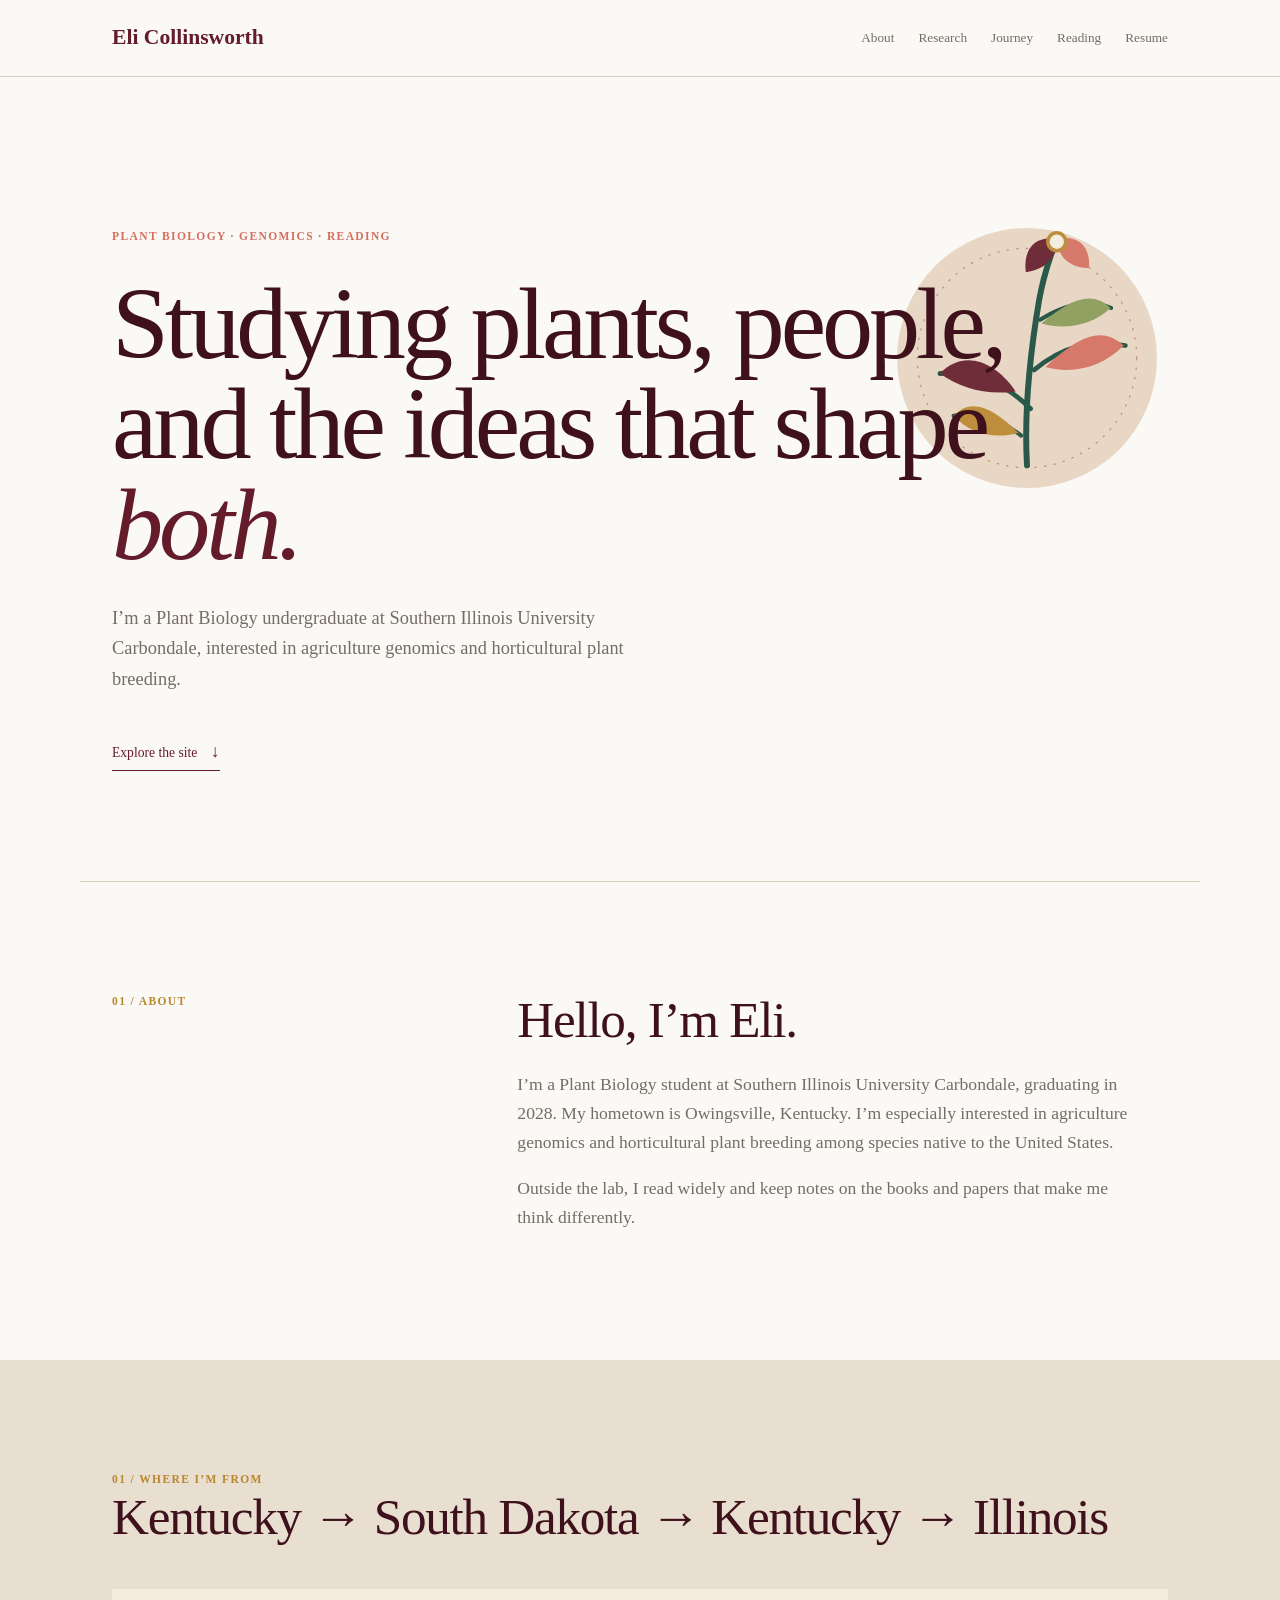
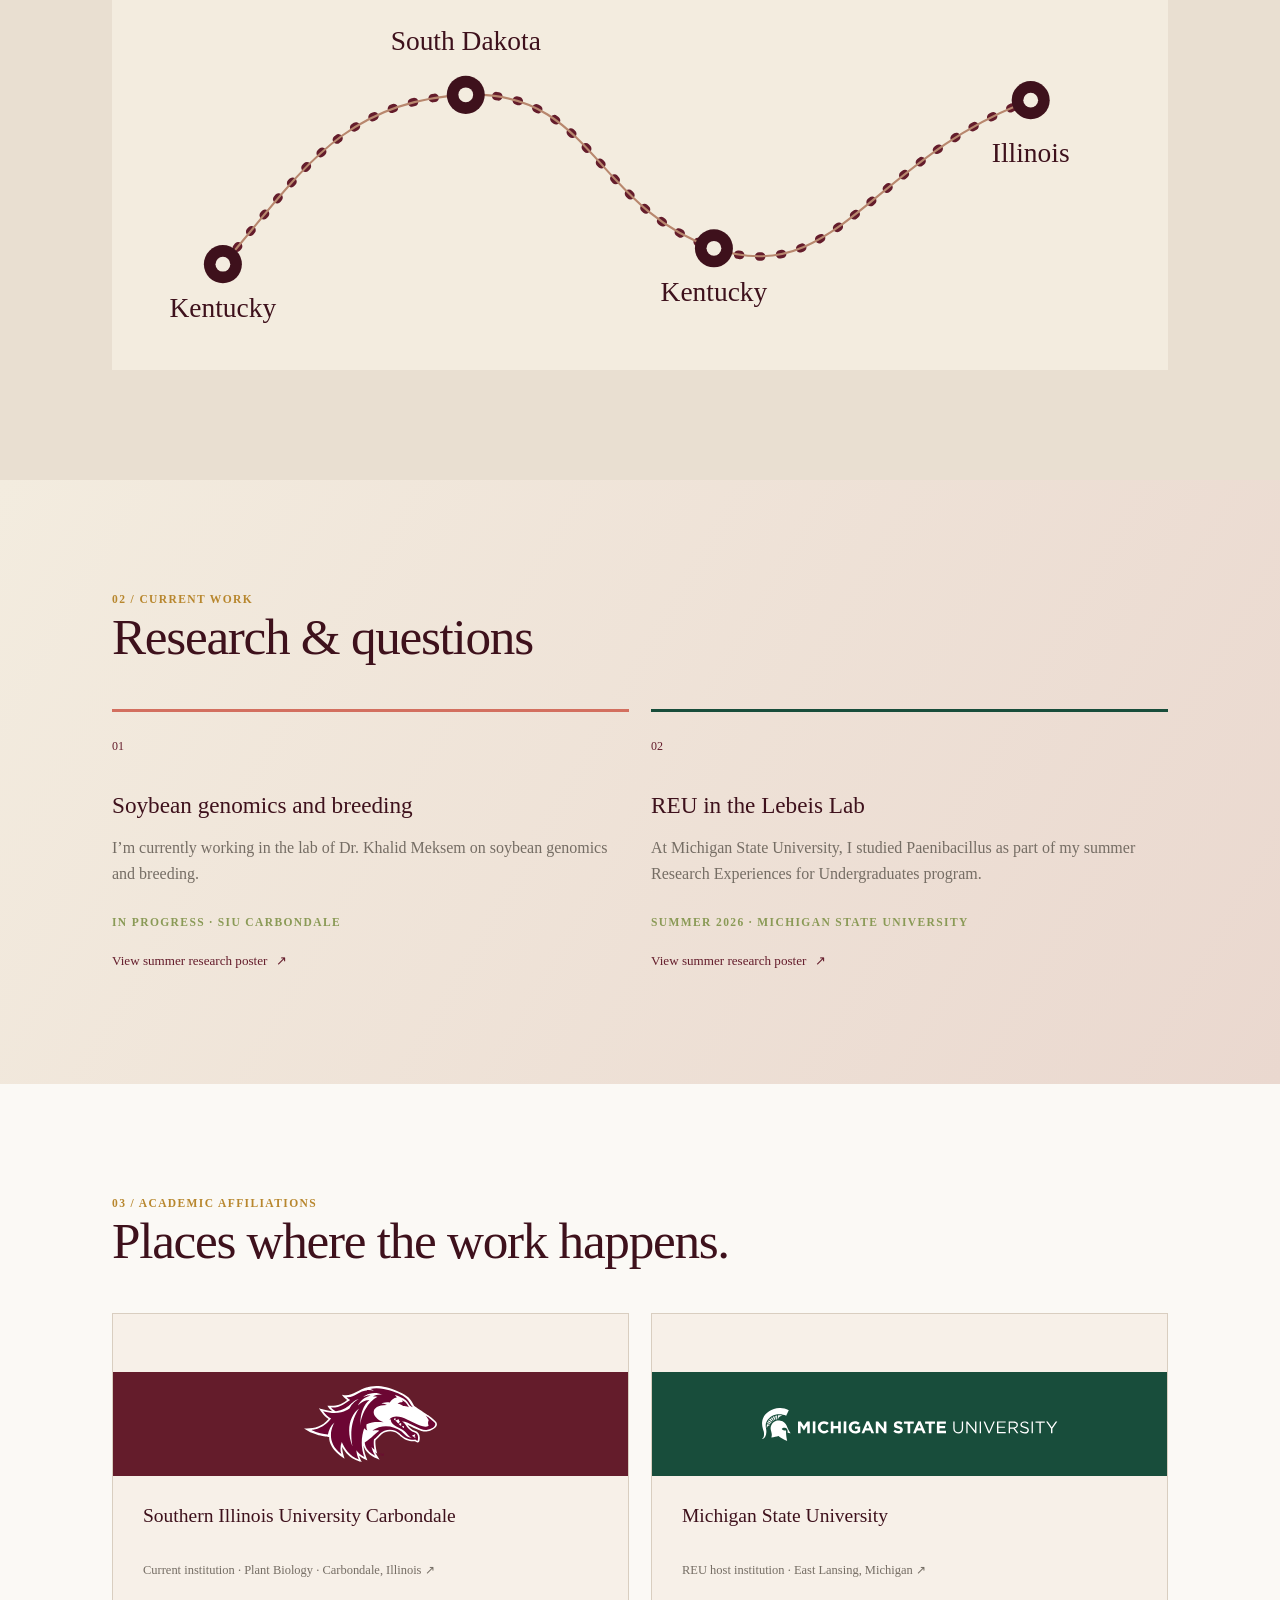
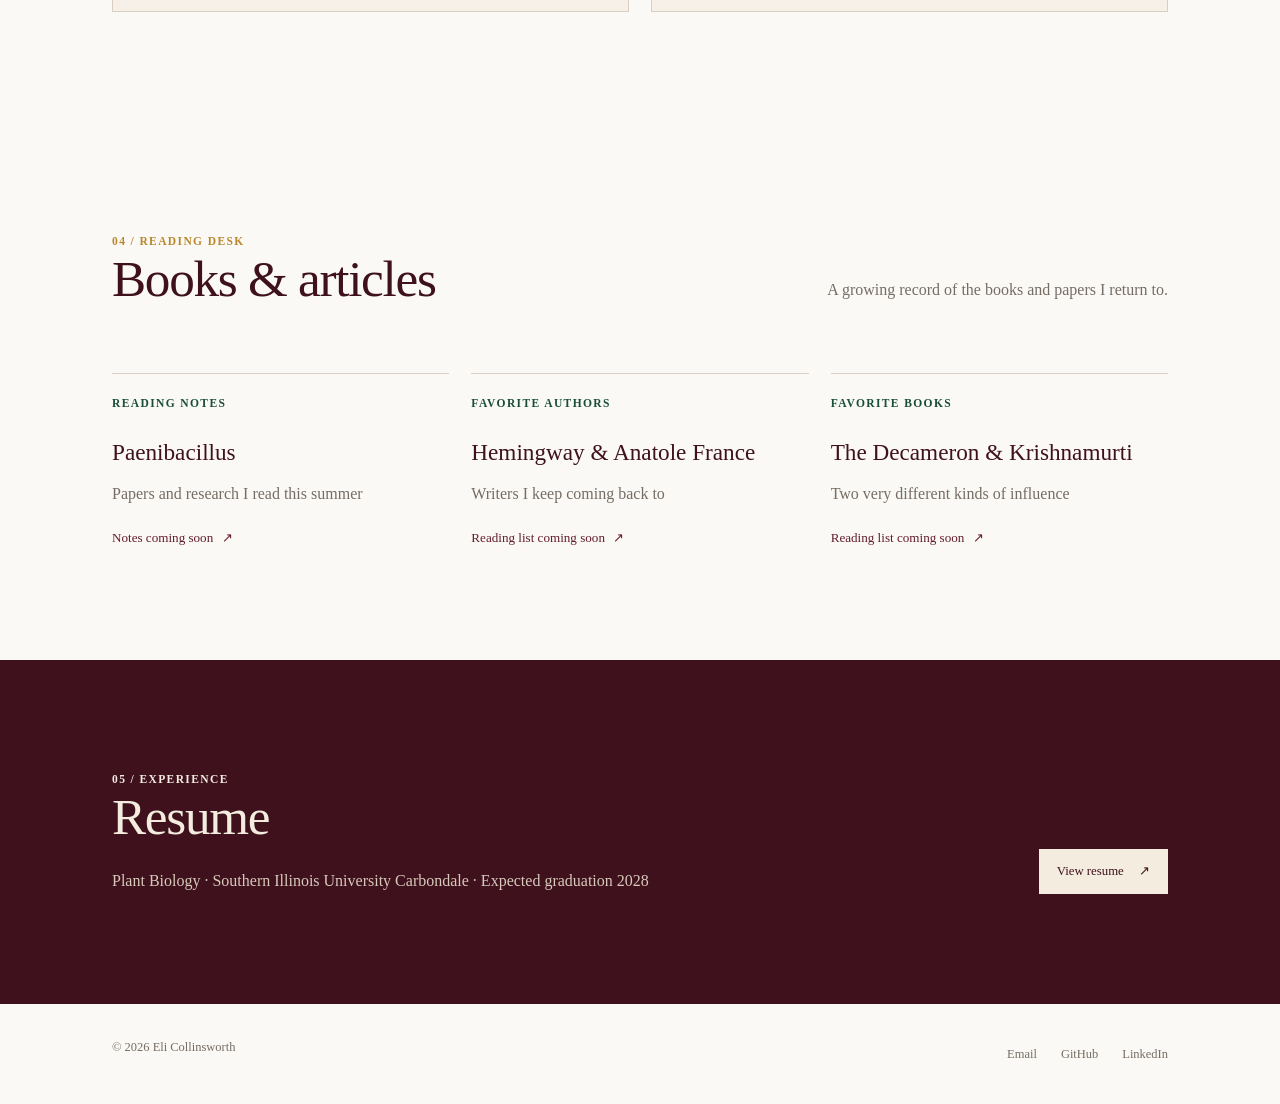
==== index.html @ 1bba7c15 "Use Saluki and Spartan affiliation marks" ====
<!DOCTYPE html>
<html lang="en">
<head>
    <meta charset="UTF-8">
    <meta name="viewport" content="width=device-width, initial-scale=1.0">
    <meta name="description" content="The personal website of Eli Collinsworth, an undergraduate student and researcher.">
    <title>Eli Collinsworth | Student, Reader, Researcher</title>
    <link rel="stylesheet" href="style.css">
</head>
<body>
    <header class="site-header">
        <nav class="nav container" aria-label="Main navigation">
            <a class="wordmark" href="#top">Eli Collinsworth</a>
            <div class="nav-links">
                <a href="#about">About</a>
                <a href="#research">Research</a>
                <a href="#journey">Journey</a>
                <a href="#reading">Reading</a>
                <a href="#resume">Resume</a>
            </div>
        </nav>
    </header>

    <main id="top">
        <section class="hero container">
            <p class="kicker">Plant Biology · Genomics · Reading</p>
            <h1>Studying plants, people, and the ideas that shape <em>both.</em></h1>
            <p class="hero-copy">I’m a Plant Biology undergraduate at Southern Illinois University Carbondale, interested in agriculture genomics and horticultural plant breeding.</p>
            <a class="text-link" href="#about">Explore the site <span aria-hidden="true">↓</span></a>
            <img class="hero-botanical" src="botanical.svg" alt="Abstract botanical illustration">
        </section>

        <section id="about" class="section container split-section">
            <p class="section-label">01 / About</p>
            <div>
                <h2>Hello, I’m Eli.</h2>
                <p>I’m a Plant Biology student at Southern Illinois University Carbondale, graduating in 2028. My hometown is Owingsville, Kentucky. I’m especially interested in agriculture genomics and horticultural plant breeding among species native to the United States.</p>
                <p>Outside the lab, I read widely and keep notes on the books and papers that make me think differently.</p>
            </div>
        </section>

        <section id="journey" class="section journey-section">
            <div class="container">
                <p class="section-label">01 / Where I’m from</p>
                <div class="journey-heading">
                    <h2>Kentucky → South Dakota → Kentucky → Illinois</h2>
                </div>
                <img class="journey-map" src="journey.svg" alt="A route connecting Kentucky, South Dakota, Kentucky, and Illinois">
            </div>
        </section>

        <section id="research" class="section section-tinted">
            <div class="container">
                <p class="section-label">02 / Current work</p>
                <h2>Research & questions</h2>
                <div class="project-grid">
                    <article class="project">
                        <span class="project-number">01</span>
                        <h3>Soybean genomics and breeding</h3>
                        <p>I’m currently working in the lab of Dr. Khalid Meksem on soybean genomics and breeding.</p>
                        <span class="project-meta">In progress · SIU Carbondale</span>
                        <a class="project-link" href="poster.pdf">View summer research poster <span aria-hidden="true">↗</span></a>
                    </article>
                    <article class="project">
                        <span class="project-number">02</span>
                        <h3>REU in the Lebeis Lab</h3>
                        <p>At Michigan State University, I studied Paenibacillus as part of my summer Research Experiences for Undergraduates program.</p>
                        <span class="project-meta">Summer 2026 · Michigan State University</span>
                        <a class="project-link" href="poster.pdf">View summer research poster <span aria-hidden="true">↗</span></a>
                    </article>
                </div>
            </div>
        </section>

        <section class="section affiliations-section">
            <div class="container">
                <p class="section-label">03 / Academic affiliations</p>
                <div class="affiliations-heading">
                    <h2>Places where the work happens.</h2>
                </div>
                <div class="affiliation-grid">
                    <a class="affiliation" href="https://siu.edu/" aria-label="Southern Illinois University Carbondale">
                        <span class="affiliation-mark saluki-mark"><img src="saluki-dawg.svg" alt="Southern Illinois University Saluki logo"></span>
                        <strong>Southern Illinois University Carbondale</strong>
                        <span>Current institution · Plant Biology · Carbondale, Illinois ↗</span>
                    </a>
                    <a class="affiliation" href="https://msu.edu/" aria-label="Michigan State University">
                        <span class="affiliation-mark spartan-mark"><img src="spartan-mark.svg" alt="Michigan State University Spartan logo"></span>
                        <strong>Michigan State University</strong>
                        <span>REU host institution · East Lansing, Michigan ↗</span>
                    </a>
                </div>
            </div>
        </section>

        <section id="reading" class="section container">
            <p class="section-label">04 / Reading desk</p>
            <div class="reading-heading">
                <h2>Books & articles</h2>
                <p>A growing record of the books and papers I return to.</p>
            </div>
            <div class="reading-list">
                <article class="reading-item">
                    <p class="reading-type">Reading notes</p>
                    <h3>Paenibacillus</h3>
                    <p>Papers and research I read this summer</p>
                    <a href="#">Notes coming soon <span aria-hidden="true">↗</span></a>
                </article>
                <article class="reading-item">
                    <p class="reading-type">Favorite authors</p>
                    <h3>Hemingway & Anatole France</h3>
                    <p>Writers I keep coming back to</p>
                    <a href="#">Reading list coming soon <span aria-hidden="true">↗</span></a>
                </article>
                <article class="reading-item">
                    <p class="reading-type">Favorite books</p>
                    <h3>The Decameron & Krishnamurti</h3>
                    <p>Two very different kinds of influence</p>
                    <a href="#">Reading list coming soon <span aria-hidden="true">↗</span></a>
                </article>
            </div>
        </section>

        <section id="resume" class="section resume-section">
            <div class="container resume-content">
                <div>
                    <p class="section-label">05 / Experience</p>
                    <h2>Resume</h2>
                    <p>Plant Biology · Southern Illinois University Carbondale · Expected graduation 2028</p>
                </div>
                <a class="button" href="resume.pdf">View resume <span aria-hidden="true">↗</span></a>
            </div>
        </section>
    </main>

    <footer class="footer container">
        <p>© 2026 Eli Collinsworth</p>
        <div class="footer-links">
            <a href="mailto:elimcollinsworth@gmail.com">Email</a>
            <a href="https://github.com/yeezet">GitHub</a>
            <a href="https://www.linkedin.com/in/eli-collinsworth-a28493210/">LinkedIn</a>
        </div>
    </footer>
</body>
</html>
---- style.css ----
:root {
    --maroon: #641c2b;
    --deep-maroon: #3e111c;
    --beige: #f3ecdf;
    --paper: #fbf9f5;
    --ink: #292421;
    --muted: #756d64;
    --line: #d9cec0;
    --leaf: #184d3b;
    --sage: #8a9a56;
    --coral: #d36f5f;
    --gold: #b8872e;
}

* {
    box-sizing: border-box;
}

html {
    scroll-behavior: smooth;
}

body {
    background: var(--paper);
    color: var(--ink);
    font-family: Georgia, "Times New Roman", serif;
    line-height: 1.65;
    margin: 0;
}

a {
    color: inherit;
    text-decoration: none;
}

.container {
    margin: 0 auto;
    max-width: 1120px;
    padding-left: 32px;
    padding-right: 32px;
}

.site-header {
    border-bottom: 1px solid var(--line);
}

.nav {
    align-items: center;
    display: flex;
    justify-content: space-between;
    min-height: 76px;
}

.wordmark {
    color: var(--maroon);
    font-size: 1.35rem;
    font-weight: bold;
}

.nav-links,
.footer-links {
    display: flex;
    gap: 24px;
}

.nav-links,
.footer,
.footer-links,
.button {
    font-family: Georgia, "Times New Roman", serif;
}

.nav-links {
    color: var(--muted);
    font-size: 0.83rem;
}

.nav-links a:hover,
.footer-links a:hover,
.text-link:hover,
.reading-item a:hover {
    color: var(--maroon);
}

.hero {
    min-height: 610px;
    overflow: hidden;
    position: relative;
    padding-bottom: 110px;
    padding-top: 150px;
}

.hero > *:not(.hero-botanical) {
    animation: rise-in 700ms both;
    position: relative;
    z-index: 1;
}

.hero > *:nth-child(2) {
    animation-delay: 90ms;
}

.hero > *:nth-child(3) {
    animation-delay: 180ms;
}

.hero > *:nth-child(4) {
    animation-delay: 270ms;
}

.hero-botanical {
    animation: float-gently 8s ease-in-out infinite;
    max-width: 310px;
    opacity: 0.92;
    position: absolute;
    right: 18px;
    top: 126px;
    width: 34vw;
}

.kicker,
.section-label,
.reading-type,
.project-meta {
    color: var(--maroon);
    font-family: Georgia, "Times New Roman", serif;
    font-size: 0.72rem;
    font-weight: bold;
    letter-spacing: 0.12em;
    margin: 0;
    text-transform: uppercase;
}

.kicker {
    color: var(--coral);
}

.section-label {
    color: var(--gold);
}

.reading-type {
    color: var(--leaf);
}

.project-meta {
    color: var(--sage);
}

h1,
h2,
h3,
p {
    margin-top: 0;
}

h1 {
    color: var(--deep-maroon);
    font-size: clamp(3.2rem, 8vw, 7.4rem);
    font-weight: normal;
    letter-spacing: -0.04em;
    line-height: 0.98;
    margin: 28px 0;
    max-width: 900px;
}

h1 em {
    color: var(--maroon);
    font-style: italic;
}

.hero-copy {
    color: var(--muted);
    font-size: 1.15rem;
    max-width: 520px;
}

.text-link {
    border-bottom: 1px solid var(--maroon);
    color: var(--maroon);
    display: inline-block;
    font-family: Georgia, "Times New Roman", serif;
    font-size: 0.85rem;
    margin-top: 24px;
    padding-bottom: 4px;
}

.text-link span {
    font-size: 1.1rem;
    margin-left: 10px;
}

.section {
    padding-bottom: 110px;
    padding-top: 110px;
}

.split-section {
    border-top: 1px solid var(--line);
    display: grid;
    gap: 80px;
    grid-template-columns: 1fr 2fr;
}

h2 {
    color: var(--deep-maroon);
    font-size: clamp(2rem, 4vw, 3.2rem);
    font-weight: normal;
    letter-spacing: -0.025em;
    line-height: 1.1;
    margin-bottom: 22px;
}

.split-section div {
    max-width: 620px;
}

.split-section div p {
    color: var(--muted);
    font-size: 1.1rem;
}

.section-tinted {
    background: linear-gradient(120deg, var(--beige), #ead8cf);
}

.affiliations-section {
    background: var(--paper);
}

.affiliations-heading {
    align-items: end;
    display: flex;
    gap: 40px;
    justify-content: space-between;
}

.affiliations-heading h2 {
    margin-bottom: 0;
}

.affiliations-heading p {
    color: var(--muted);
    margin-bottom: 8px;
    max-width: 250px;
}

.affiliation-grid {
    display: grid;
    gap: 22px;
    grid-template-columns: repeat(2, 1fr);
    margin-top: 44px;
}

.affiliation {
    animation: rise-in 700ms both;
    background: #f7f0e8;
    border: 1px solid var(--line);
    display: flex;
    flex-direction: column;
    justify-content: space-between;
    min-height: 190px;
    padding: 30px;
    transition: border-color 160ms ease, transform 160ms ease;
}

.affiliation:hover {
    border-color: var(--maroon);
    transform: translateY(-3px);
}

.affiliation:nth-child(2) {
    animation-delay: 140ms;
}

.affiliation-mark {
    align-items: center;
    display: flex;
    height: 104px;
    justify-content: center;
    margin: -30px -30px 24px;
    overflow: hidden;
    transition: filter 220ms ease, transform 220ms ease;
}

.affiliation:hover .affiliation-mark {
    filter: saturate(1.15);
    transform: scale(1.025);
}

.saluki-mark {
    background: var(--maroon);
}

.spartan-mark {
    background: var(--leaf);
}

.affiliation-mark img {
    display: block;
    max-height: 76px;
    max-width: 72%;
    object-fit: contain;
}

.affiliation strong {
    color: var(--deep-maroon);
    font-size: 1.22rem;
    font-weight: normal;
}

.affiliation span {
    color: var(--muted);
    font-family: Georgia, "Times New Roman", serif;
    font-size: 0.78rem;
    margin-top: 28px;
}

.journey-section {
    background: #e9dfd1;
}

.journey-heading {
    align-items: end;
    display: flex;
    gap: 40px;
    justify-content: space-between;
}

.journey-heading h2 {
    margin-bottom: 0;
}

.journey-heading p {
    color: var(--muted);
    margin-bottom: 8px;
    max-width: 220px;
}

.journey-map {
    animation: float-gently 9s ease-in-out infinite;
    display: block;
    margin-top: 44px;
    width: 100%;
}

.project-grid,
.reading-list {
    display: grid;
    gap: 22px;
    grid-template-columns: repeat(2, 1fr);
    margin-top: 44px;
}

.project {
    animation: rise-in 650ms both;
    border-top: 3px solid var(--coral);
    padding-top: 20px;
}

.project:nth-child(2) {
    animation-delay: 120ms;
    border-color: var(--leaf);
}

.project-number {
    color: var(--maroon);
    font-family: Georgia, "Times New Roman", serif;
    font-size: 0.75rem;
}

.project h3,
.reading-item h3 {
    color: var(--deep-maroon);
    font-size: 1.45rem;
    font-weight: normal;
    margin: 28px 0 10px;
}

.project p,
.reading-item > p:not(.reading-type) {
    color: var(--muted);
}

.project-meta {
    display: block;
    margin-top: 26px;
}

.project-link {
    color: var(--maroon);
    display: inline-block;
    font-family: Georgia, "Times New Roman", serif;
    font-size: 0.82rem;
    margin-top: 18px;
}

.project-link:hover {
    color: var(--deep-maroon);
}

.project-link span {
    margin-left: 5px;
}

.reading-heading {
    align-items: end;
    display: flex;
    justify-content: space-between;
}

.reading-heading p {
    color: var(--muted);
    margin-bottom: 26px;
}

.reading-list {
    grid-template-columns: repeat(3, 1fr);
}

.reading-item {
    animation: rise-in 650ms both;
    border-top: 1px solid var(--line);
    padding-top: 20px;
}

.reading-item:nth-child(2) {
    animation-delay: 100ms;
}

.reading-item:nth-child(3) {
    animation-delay: 200ms;
}

.reading-item h3 {
    margin-top: 20px;
}

.reading-item a {
    color: var(--maroon);
    font-family: Georgia, "Times New Roman", serif;
    font-size: 0.82rem;
}

.reading-item a span {
    margin-left: 5px;
}

.resume-section {
    background: var(--deep-maroon);
    color: white;
}

.resume-content {
    align-items: end;
    display: flex;
    justify-content: space-between;
}

.resume-section h2,
.resume-section .section-label {
    color: var(--beige);
}

.resume-section p:not(.section-label) {
    color: #d8c9bb;
    margin-bottom: 0;
}

.button {
    background: var(--beige);
    color: var(--deep-maroon);
    display: inline-block;
    font-size: 0.8rem;
    padding: 12px 18px;
    white-space: nowrap;
}

.button:hover {
    background: white;
}

.button span {
    margin-left: 12px;
}

.footer {
    align-items: center;
    color: var(--muted);
    display: flex;
    font-size: 0.78rem;
    justify-content: space-between;
    min-height: 100px;
}

@keyframes rise-in {
    from {
        opacity: 0;
        transform: translateY(18px);
    }
    to {
        opacity: 1;
        transform: translateY(0);
    }
}

@keyframes float-gently {
    0%, 100% {
        transform: translateY(0) rotate(0deg);
    }
    50% {
        transform: translateY(-8px) rotate(1deg);
    }
}

@media (prefers-reduced-motion: reduce) {
    *,
    *::before,
    *::after {
        animation-duration: 0.01ms !important;
        animation-iteration-count: 1 !important;
        scroll-behavior: auto !important;
    }
}

@media (max-width: 700px) {
    .container {
        padding-left: 22px;
        padding-right: 22px;
    }

    .nav-links {
        display: none;
    }

    .hero {
        min-height: 550px;
        padding-bottom: 80px;
        padding-top: 110px;
    }

    .hero-botanical {
        bottom: 14px;
        max-width: 190px;
        opacity: 0.7;
        right: -30px;
        top: auto;
        width: 46vw;
    }

    .split-section,
    .project-grid,
    .reading-list {
        gap: 42px;
        grid-template-columns: 1fr;
    }

    .split-section {
        padding-top: 75px;
    }

    .section {
        padding-bottom: 75px;
        padding-top: 75px;
    }

    .reading-heading,
    .journey-heading,
    .affiliations-heading,
    .resume-content,
    .footer {
        align-items: flex-start;
        flex-direction: column;
        gap: 24px;
    }

    .footer {
        justify-content: center;
    }

    .affiliation-grid {
        grid-template-columns: 1fr;
    }
}
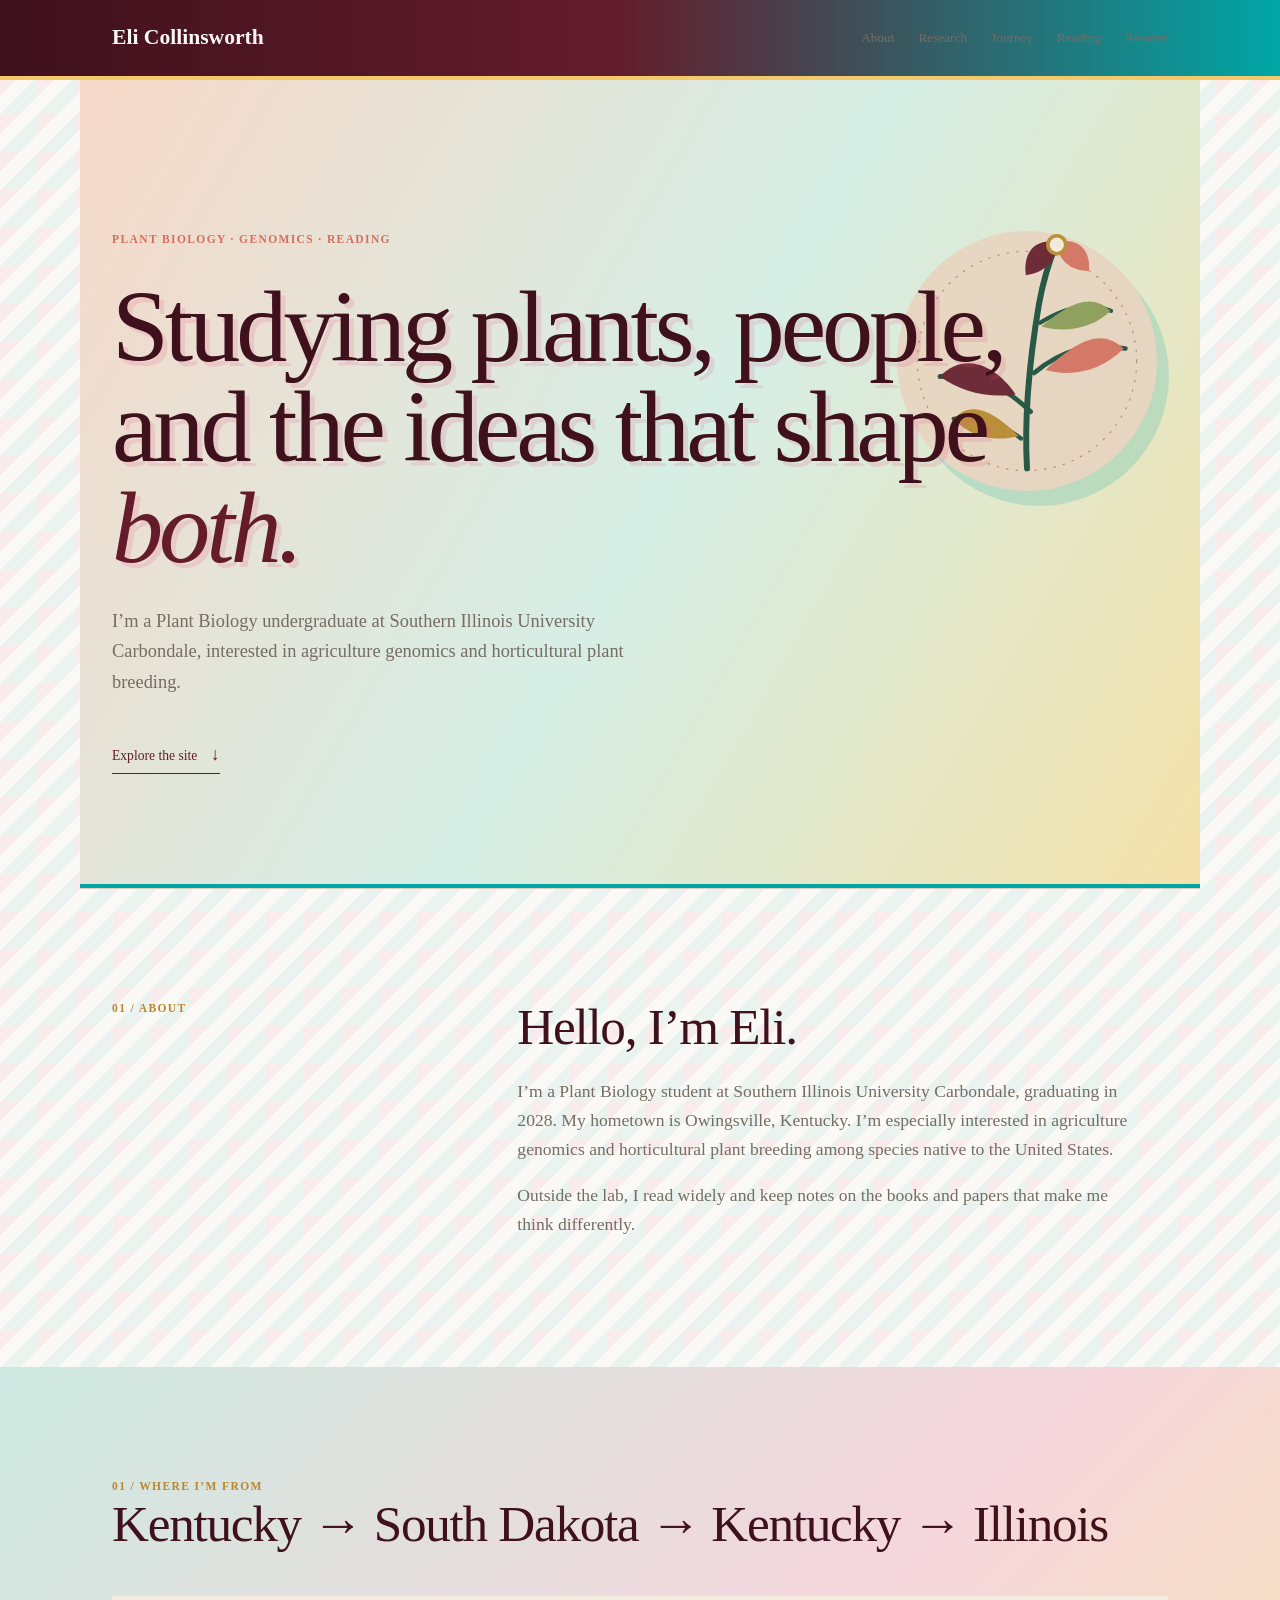
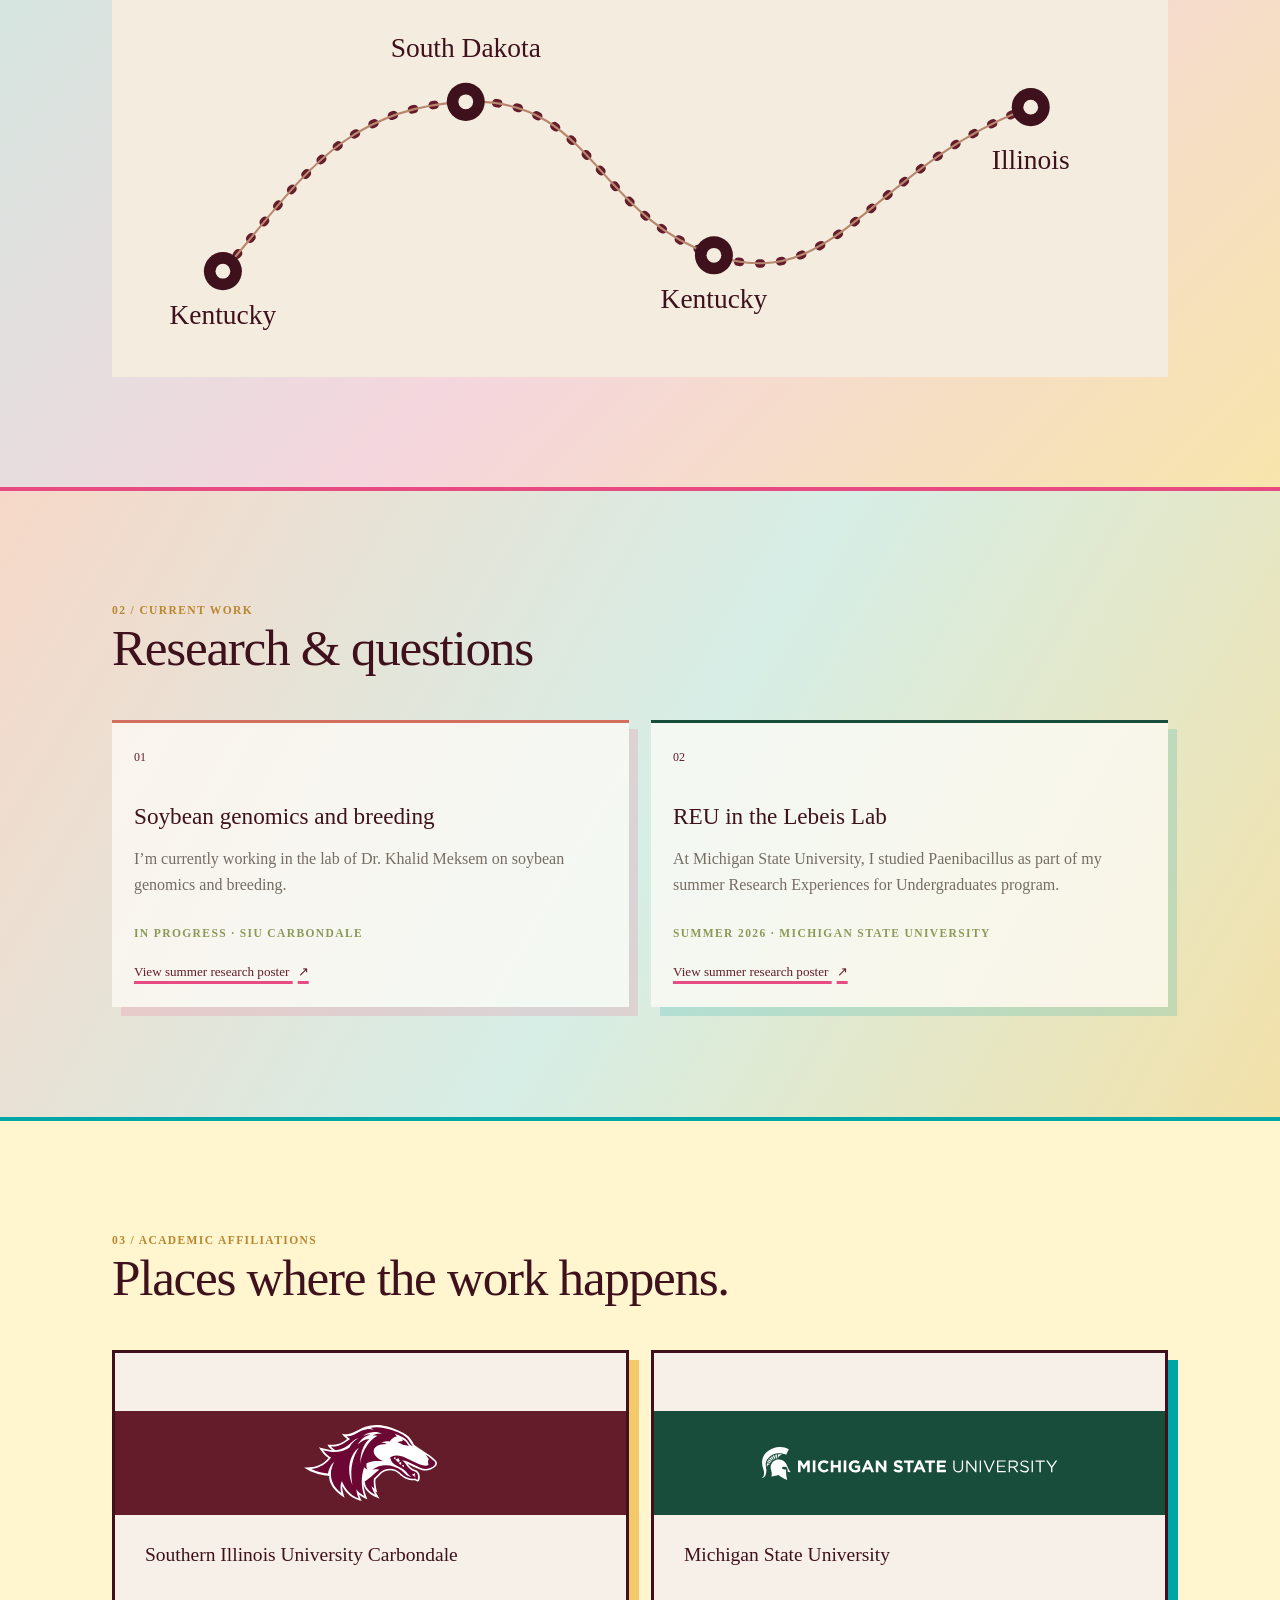
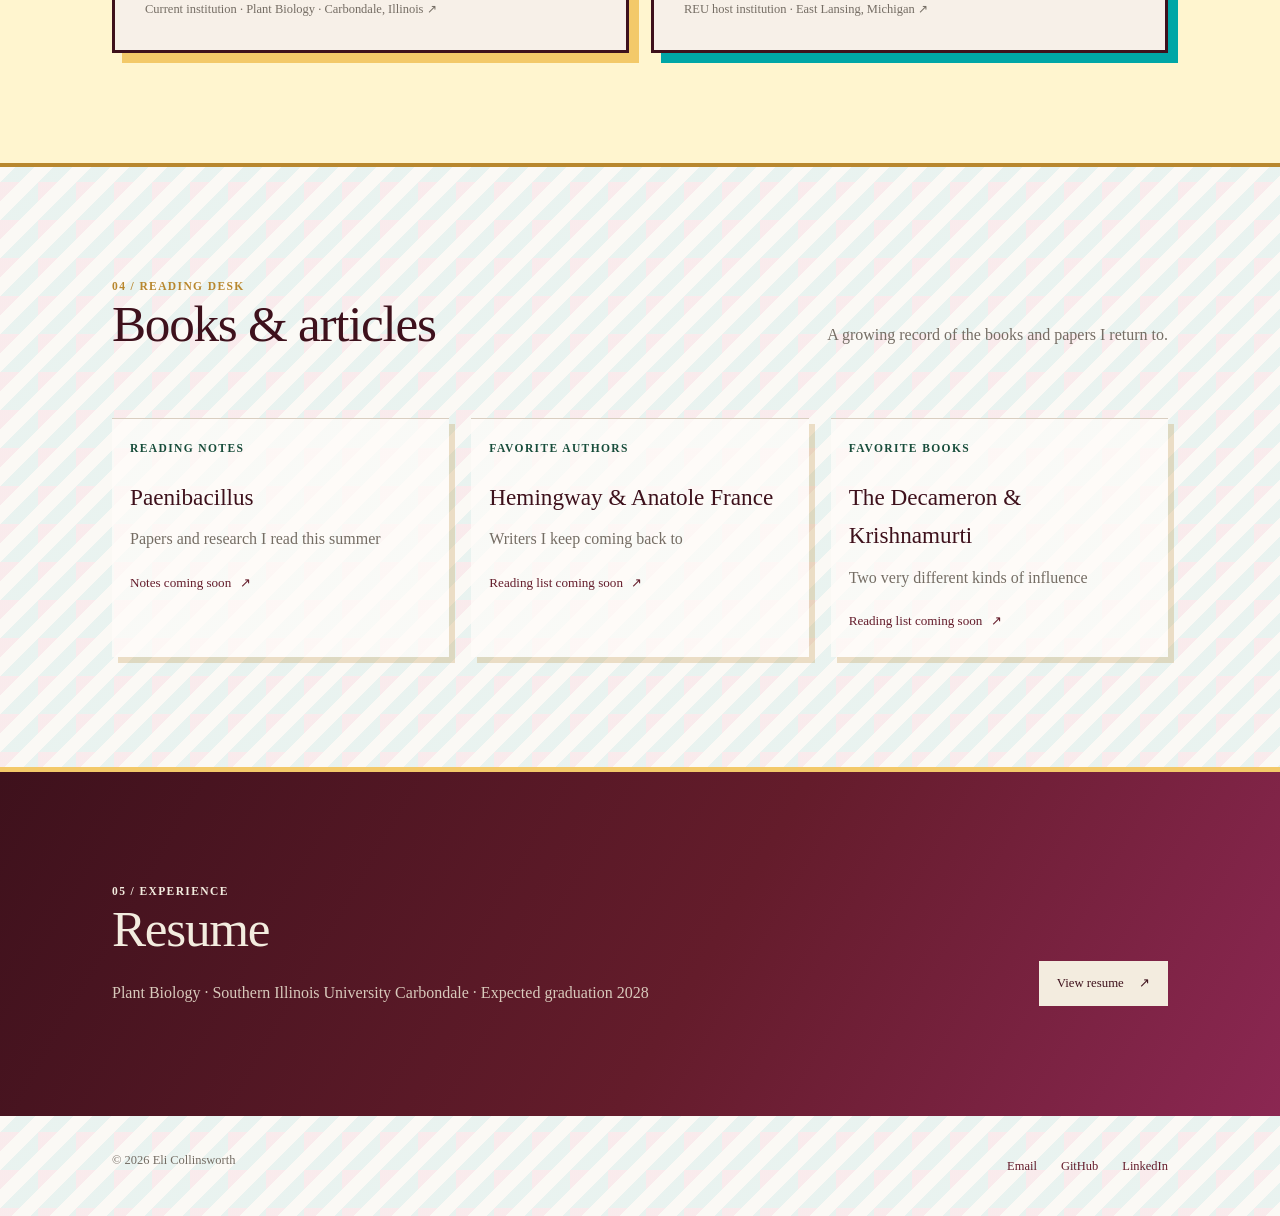
==== commit 15d005c0: "Refresh repaired stylesheet cache" ====
--- a/index.html
+++ b/index.html
@@ -5,7 +5,7 @@
     <meta name="viewport" content="width=device-width, initial-scale=1.0">
     <meta name="description" content="The personal website of Eli Collinsworth, an undergraduate student and researcher.">
     <title>Eli Collinsworth | Student, Reader, Researcher</title>
-    <link rel="stylesheet" href="style.css">
+    <link rel="stylesheet" href="style.css?v=2614610">
 </head>
 <body>
     <header class="site-header">
--- a/style.css
+++ b/style.css
@@ -22,6 +22,8 @@
 
 body {
     background: var(--paper);
+    background-image: linear-gradient(135deg, rgba(232, 74, 130, 0.08) 25%, transparent 25%, transparent 50%, rgba(0, 166, 166, 0.07) 50%, rgba(0, 166, 166, 0.07) 75%, transparent 75%);
+    background-size: 38px 38px;
     color: var(--ink);
     font-family: Georgia, "Times New Roman", serif;
     line-height: 1.65;
@@ -40,8 +42,15 @@
     padding-right: 32px;
 }
 
+:root {
+    --electric: #00a6a6;
+    --hot-pink: #e84a82;
+    --sun: #f3c969;
+}
+
 .site-header {
-    border-bottom: 1px solid var(--line);
+    background: linear-gradient(90deg, var(--deep-maroon), var(--maroon) 48%, var(--electric));
+    border-bottom: 4px solid var(--sun);
 }
 
 .nav {
@@ -52,7 +61,7 @@
 }
 
 .wordmark {
-    color: var(--maroon);
+    color: var(--paper);
     font-size: 1.35rem;
     font-weight: bold;
 }
@@ -60,7 +69,12 @@
 .nav-links,
 .footer-links {
     display: flex;
+    color: var(--maroon);
     gap: 24px;
+}
+
+.nav-links {
+    color: var(--paper);
 }
 
 .nav-links,
@@ -88,6 +102,8 @@
     position: relative;
     padding-bottom: 110px;
     padding-top: 150px;
+    background: linear-gradient(120deg, #f6d8c8, #d6eee6 52%, #f3e1a9);
+    border-bottom: 4px solid var(--electric);
 }
 
 .hero > *:not(.hero-botanical) {
@@ -110,6 +126,7 @@
 
 .hero-botanical {
     animation: float-gently 8s ease-in-out infinite;
+    filter: drop-shadow(12px 15px 0 rgba(0, 166, 166, 0.2));
     max-width: 310px;
     opacity: 0.92;
     position: absolute;
@@ -134,7 +151,6 @@
 .kicker {
     color: var(--coral);
 }
-
 .section-label {
     color: var(--gold);
 }
@@ -162,6 +178,7 @@
     line-height: 0.98;
     margin: 28px 0;
     max-width: 900px;
+    text-shadow: 5px 5px 0 rgba(232, 74, 130, 0.16);
 }
 
 h1 em {
@@ -221,11 +238,13 @@
 }
 
 .section-tinted {
-    background: linear-gradient(120deg, var(--beige), #ead8cf);
+    background: linear-gradient(120deg, #f6d8c8, #d6eee6 52%, #f3e1a9);
+    border-bottom: 4px solid var(--electric);
 }
 
 .affiliations-section {
-    background: var(--paper);
+    background: #fff5cf;
+    border-bottom: 4px solid var(--gold);
 }
 
 .affiliations-heading {
@@ -255,12 +274,13 @@
 .affiliation {
     animation: rise-in 700ms both;
     background: #f7f0e8;
-    border: 1px solid var(--line);
+    border: 3px solid var(--deep-maroon);
     display: flex;
     flex-direction: column;
     justify-content: space-between;
     min-height: 190px;
     padding: 30px;
+    box-shadow: 10px 10px 0 var(--sun);
     transition: border-color 160ms ease, transform 160ms ease;
 }
 
@@ -271,6 +291,7 @@
 
 .affiliation:nth-child(2) {
     animation-delay: 140ms;
+    box-shadow: 10px 10px 0 var(--electric);
 }
 
 .affiliation-mark {
@@ -317,7 +338,8 @@
 }
 
 .journey-section {
-    background: #e9dfd1;
+    background: linear-gradient(135deg, #cde9e0, #f5d6dd 55%, #f7e5ac);
+    border-bottom: 4px solid var(--hot-pink);
 }
 
 .journey-heading {
@@ -355,12 +377,15 @@
 .project {
     animation: rise-in 650ms both;
     border-top: 3px solid var(--coral);
-    padding-top: 20px;
+    background: rgba(255, 253, 249, 0.72);
+    box-shadow: 9px 9px 0 rgba(232, 74, 130, 0.16);
+    padding: 20px 22px 22px;
 }
 
 .project:nth-child(2) {
     animation-delay: 120ms;
     border-color: var(--leaf);
+    box-shadow: 9px 9px 0 rgba(0, 166, 166, 0.18);
 }
 
 .project-number {
@@ -393,6 +418,10 @@
     font-family: Georgia, "Times New Roman", serif;
     font-size: 0.82rem;
     margin-top: 18px;
+    text-decoration: underline;
+    text-decoration-color: var(--hot-pink);
+    text-decoration-thickness: 3px;
+    text-underline-offset: 5px;
 }
 
 .project-link:hover {
@@ -420,8 +449,10 @@
 
 .reading-item {
     animation: rise-in 650ms both;
+    background: rgba(255, 253, 249, 0.7);
     border-top: 1px solid var(--line);
-    padding-top: 20px;
+    box-shadow: 6px 6px 0 rgba(184, 135, 46, 0.24);
+    padding: 20px 18px 24px;
 }
 
 .reading-item:nth-child(2) {
@@ -447,7 +478,8 @@
 }
 
 .resume-section {
-    background: var(--deep-maroon);
+    background: linear-gradient(120deg, var(--deep-maroon), var(--maroon) 55%, #8b2752);
+    border-top: 5px solid var(--sun);
     color: white;
 }
 
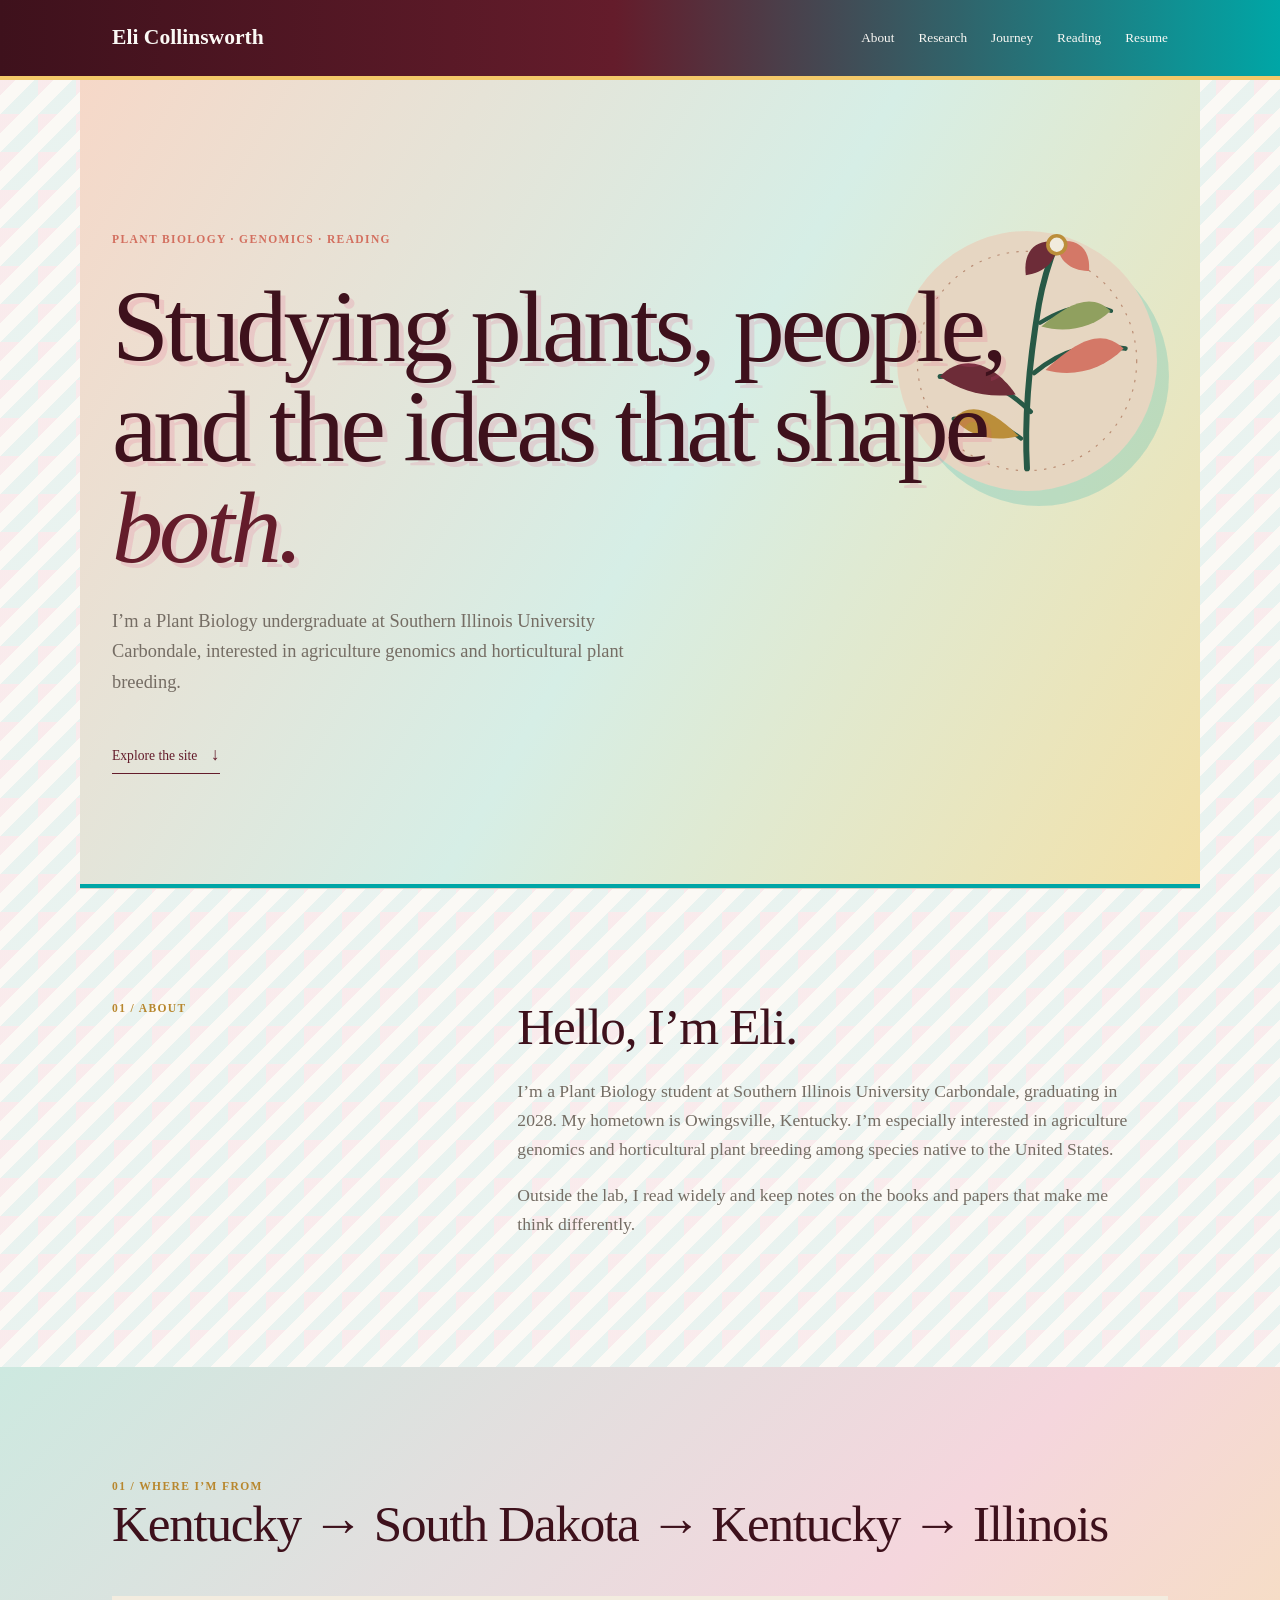
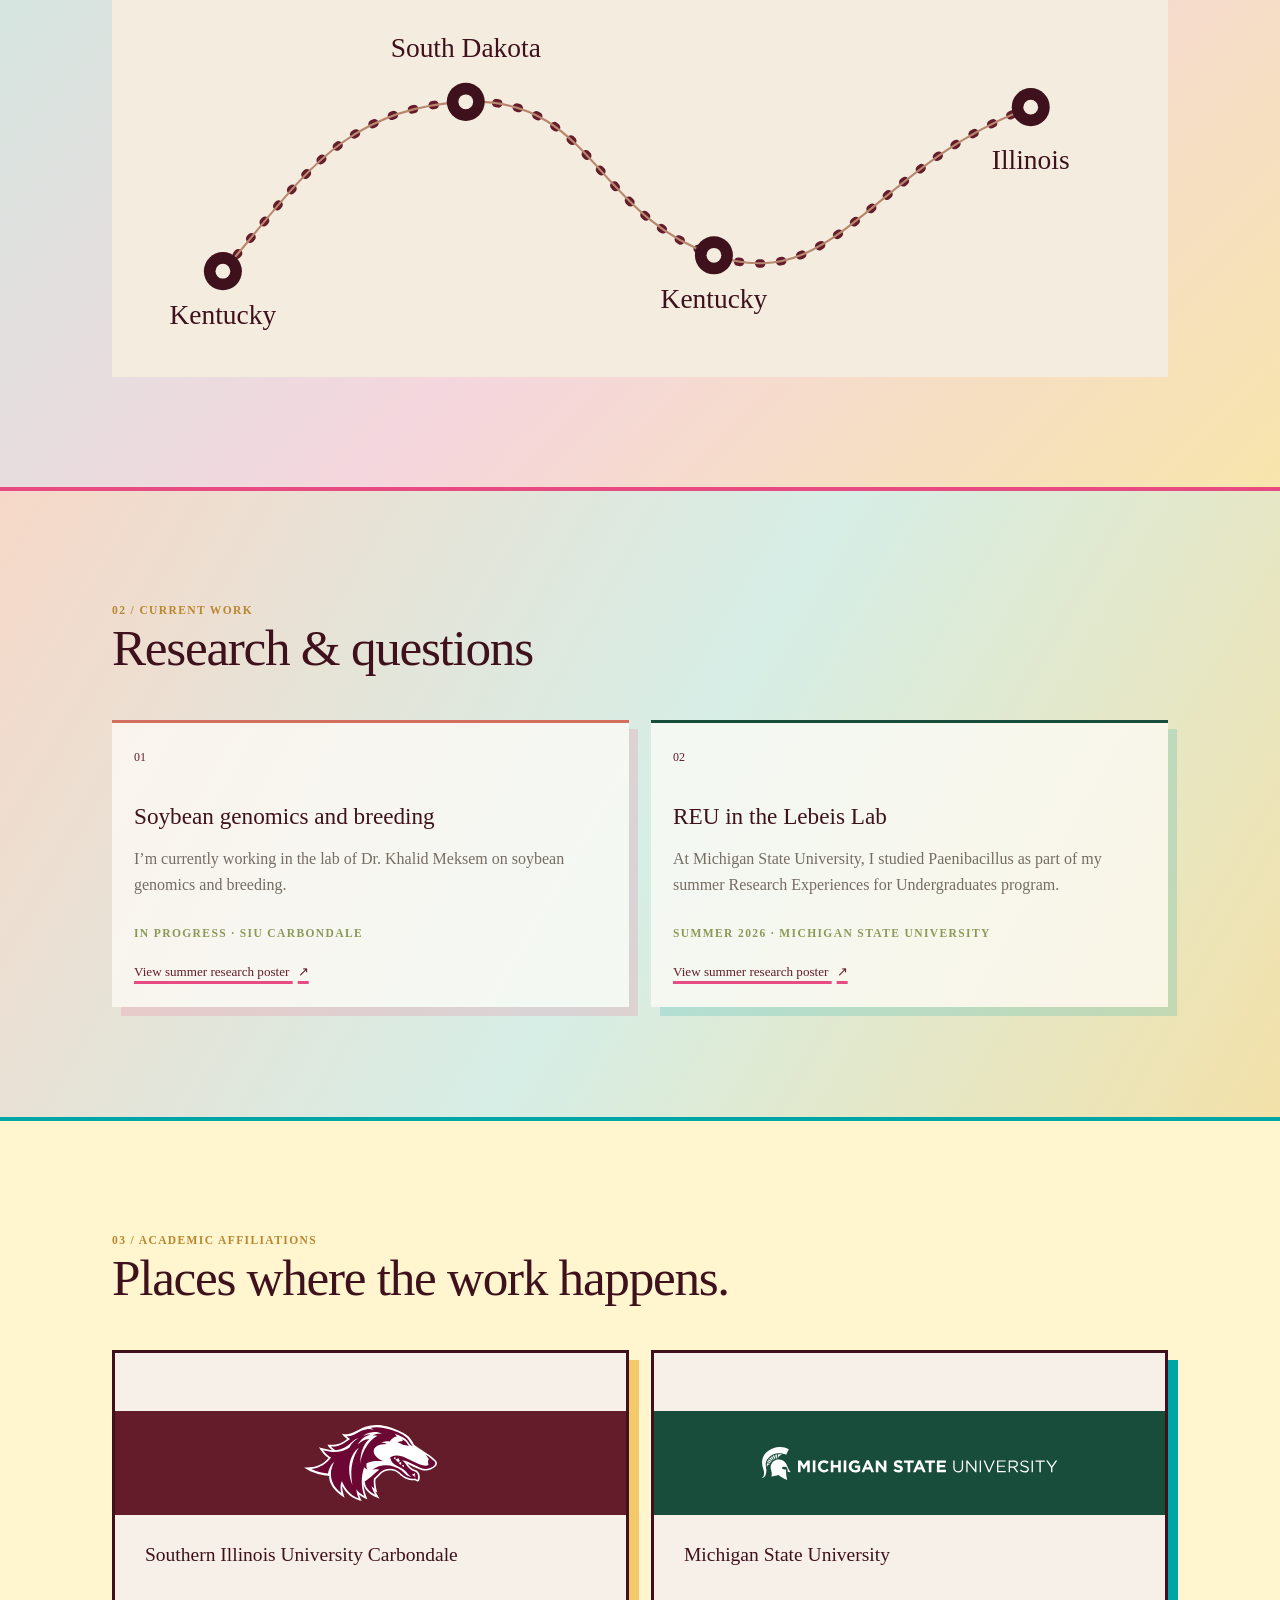
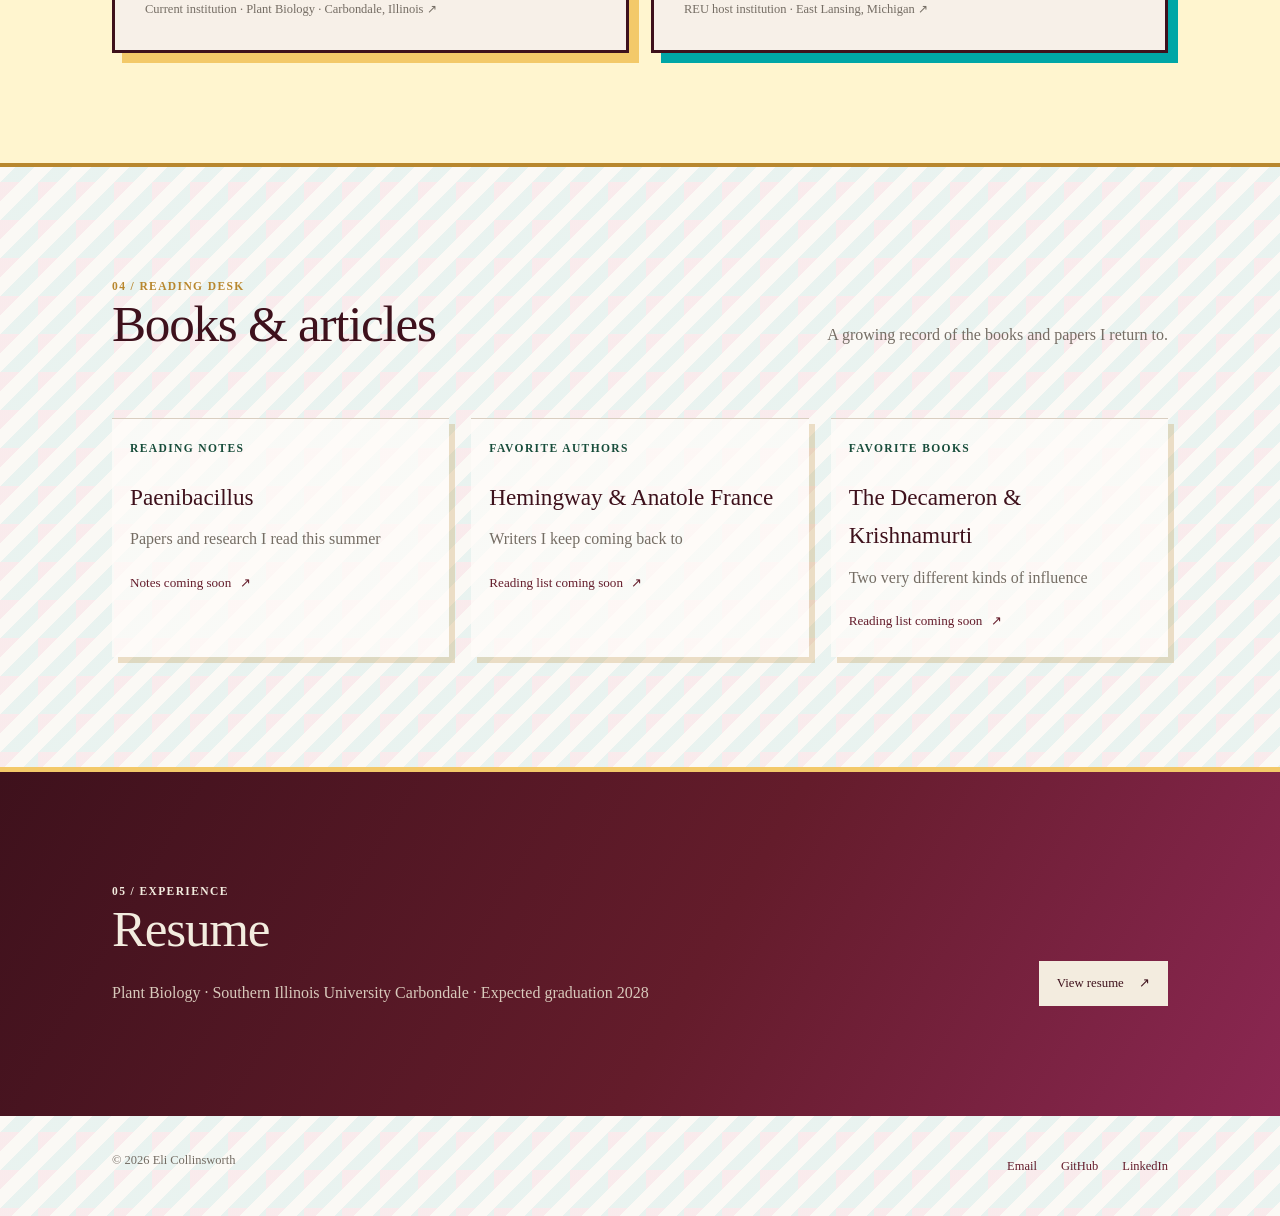
==== commit cef4b95b: "Refresh final style cache" ====
--- a/index.html
+++ b/index.html
@@ -5,7 +5,7 @@
     <meta name="viewport" content="width=device-width, initial-scale=1.0">
     <meta name="description" content="The personal website of Eli Collinsworth, an undergraduate student and researcher.">
     <title>Eli Collinsworth | Student, Reader, Researcher</title>
-    <link rel="stylesheet" href="style.css?v=2614610">
+    <link rel="stylesheet" href="style.css?v=69d386d">
 </head>
 <body>
     <header class="site-header">
--- a/style.css
+++ b/style.css
@@ -85,7 +85,7 @@
 }
 
 .nav-links {
-    color: var(--muted);
+    color: var(--paper);
     font-size: 0.83rem;
 }
 
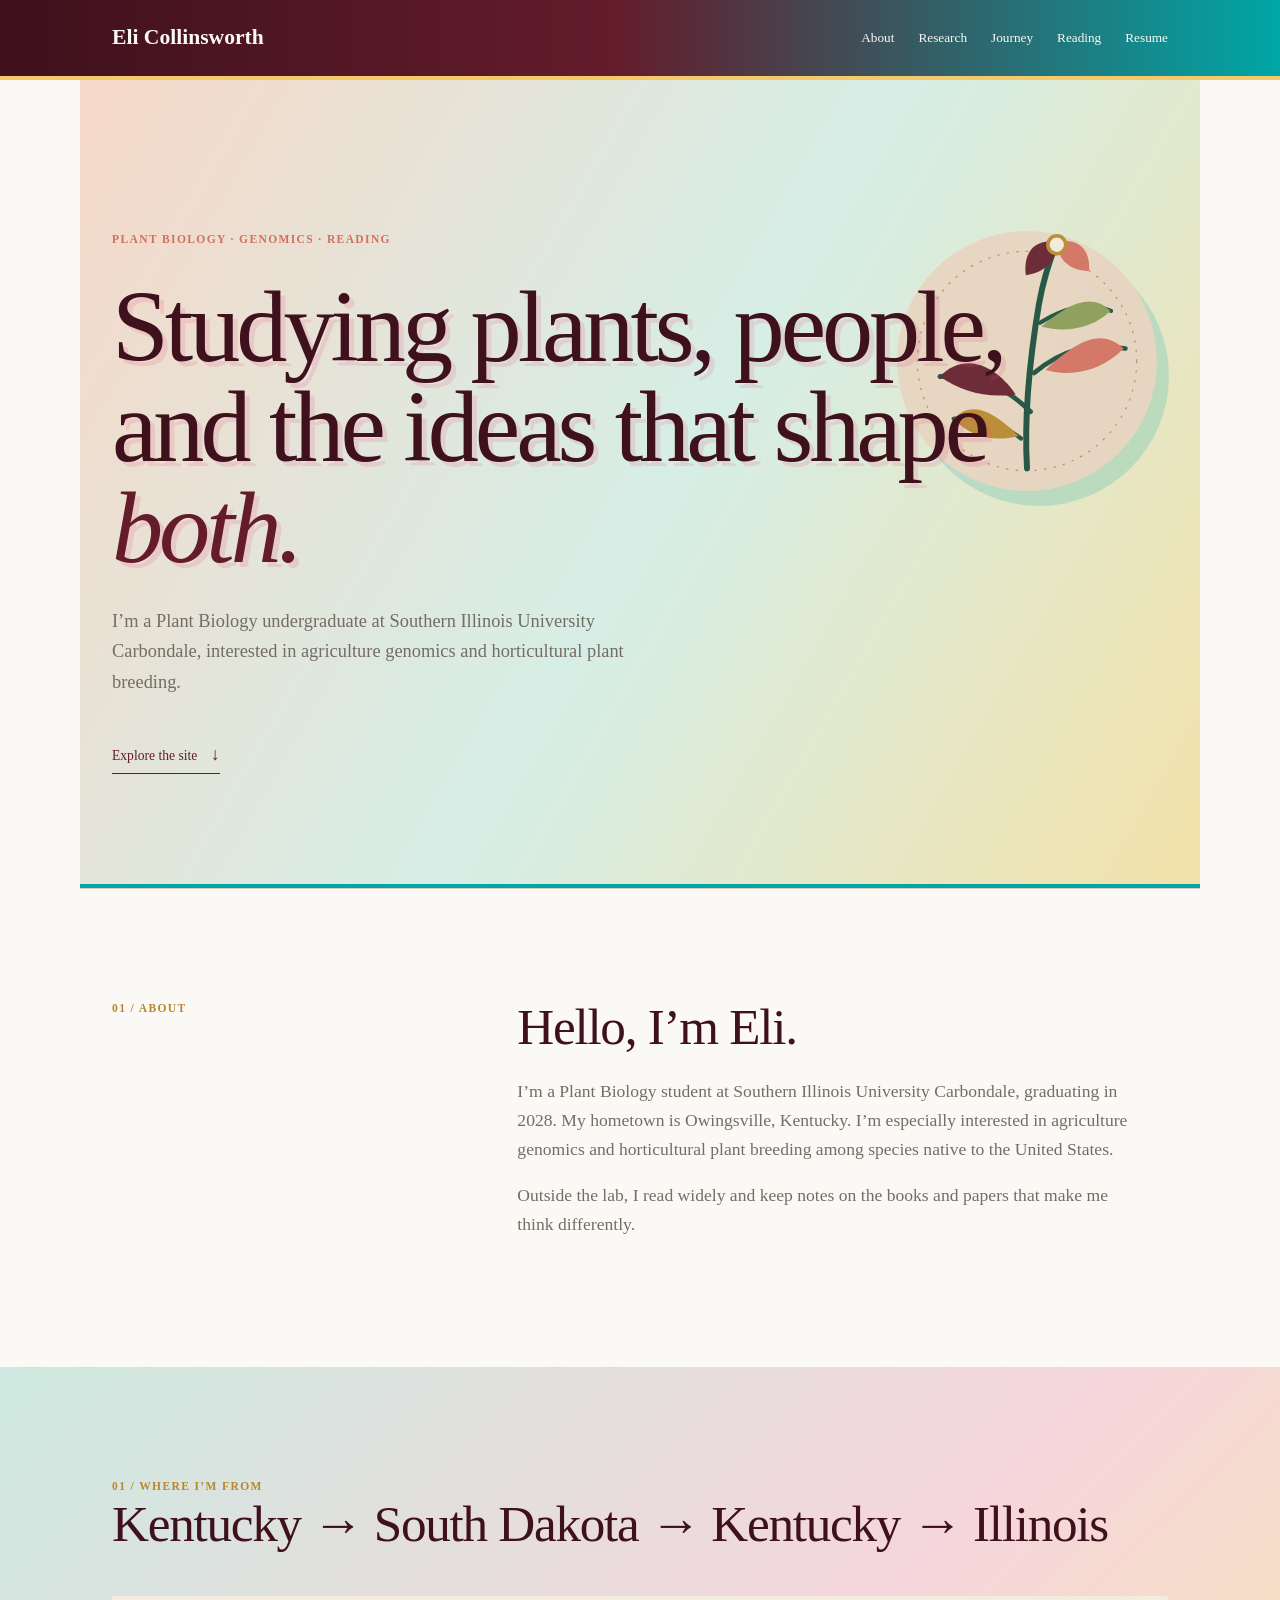
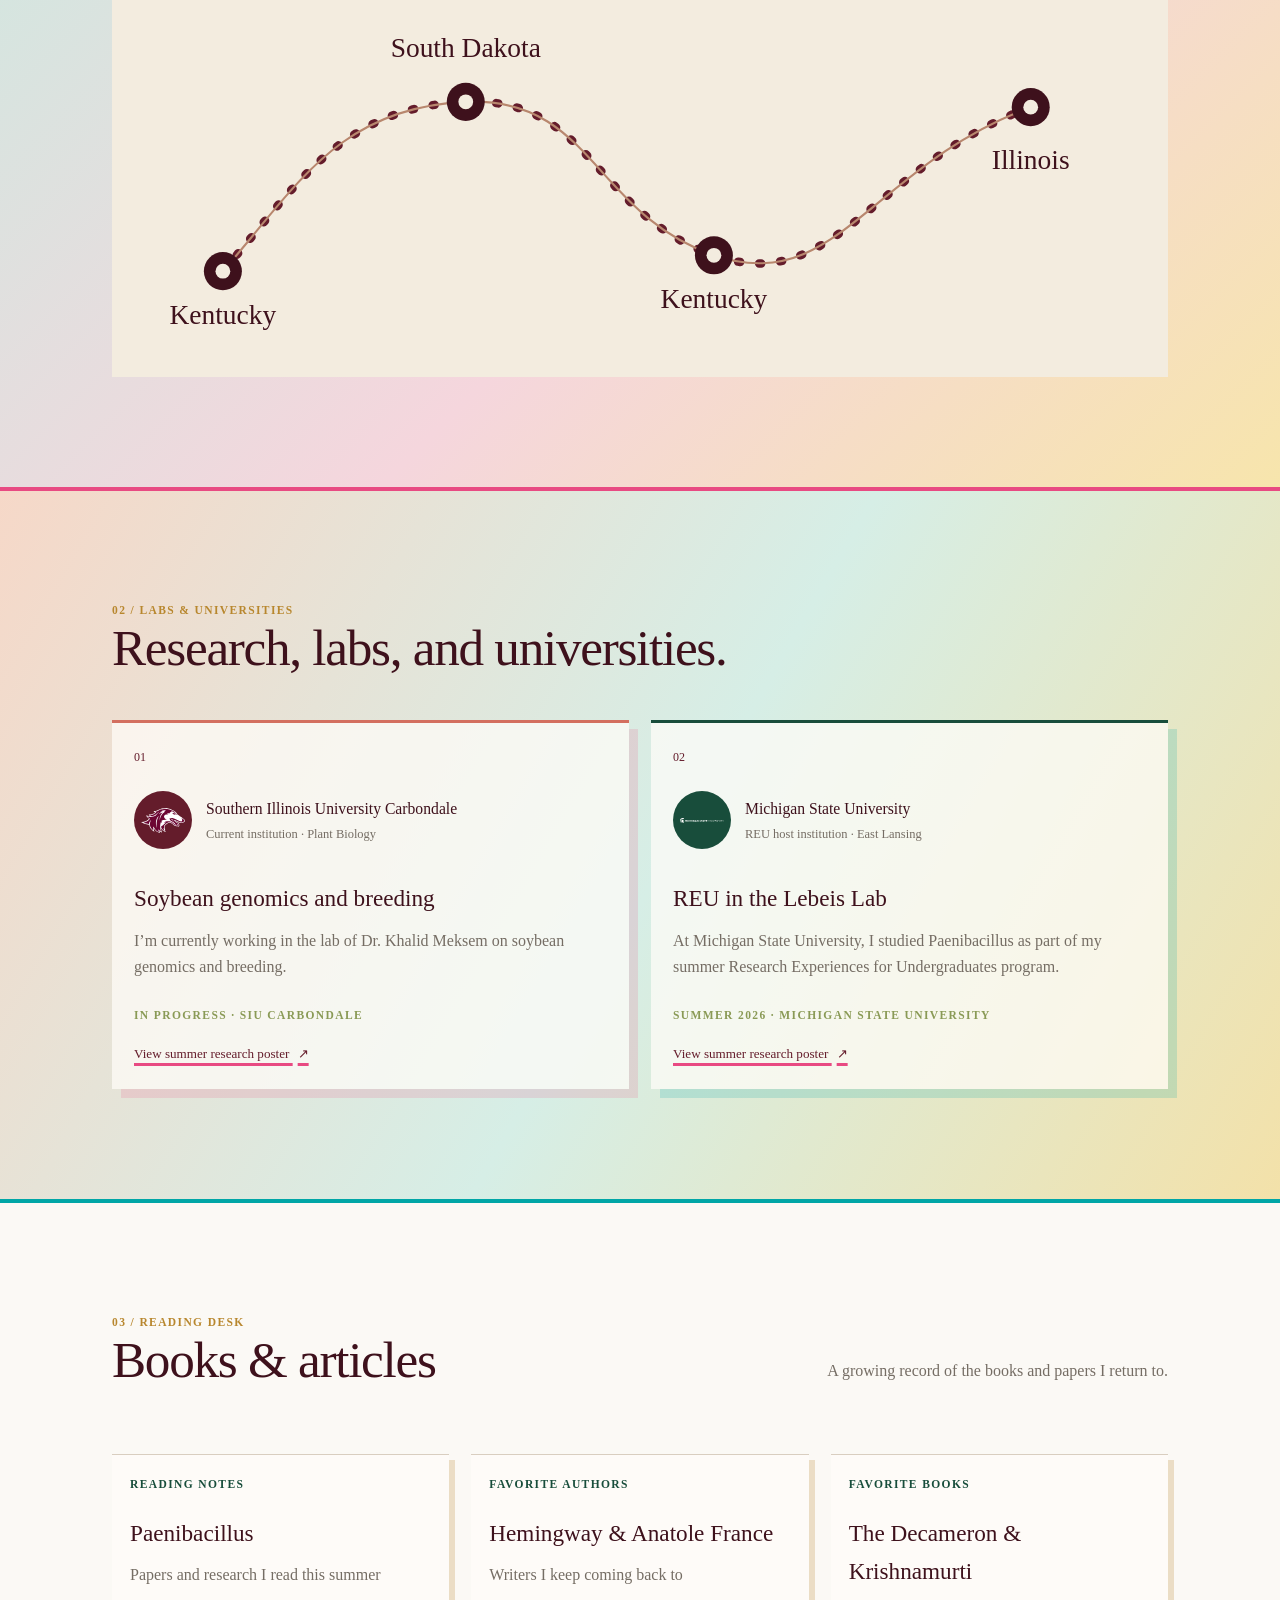
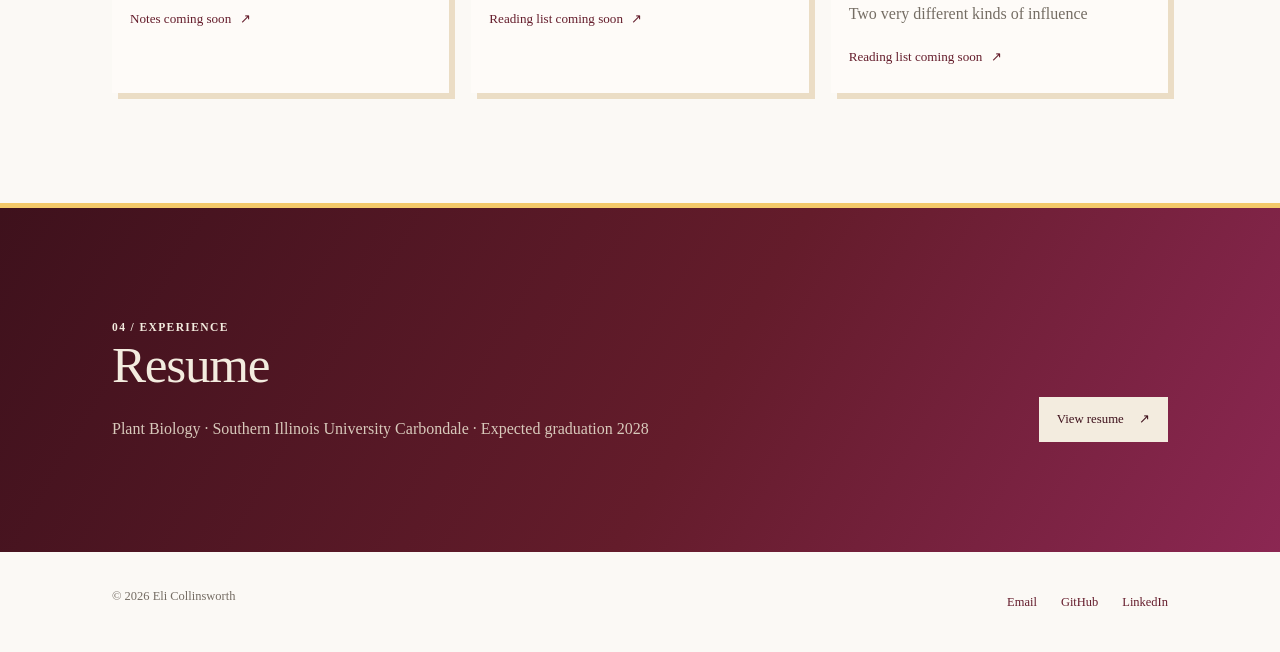
==== commit cfd4a1da: "Merge labs with university context" ====
--- a/index.html
+++ b/index.html
@@ -5,7 +5,7 @@
     <meta name="viewport" content="width=device-width, initial-scale=1.0">
     <meta name="description" content="The personal website of Eli Collinsworth, an undergraduate student and researcher.">
     <title>Eli Collinsworth | Student, Reader, Researcher</title>
-    <link rel="stylesheet" href="style.css?v=69d386d">
+    <link rel="stylesheet" href="style.css?v=research-merge">
 </head>
 <body>
     <header class="site-header">
@@ -51,11 +51,15 @@
 
         <section id="research" class="section section-tinted">
             <div class="container">
-                <p class="section-label">02 / Current work</p>
-                <h2>Research & questions</h2>
+                <p class="section-label">02 / Labs & universities</p>
+                <h2>Research, labs, and universities.</h2>
                 <div class="project-grid">
                     <article class="project">
                         <span class="project-number">01</span>
+                        <div class="project-affiliation">
+                            <span class="project-mark saluki-mark"><img src="saluki-dawg.svg" alt="Southern Illinois University Saluki logo"></span>
+                            <span><strong>Southern Illinois University Carbondale</strong><small>Current institution · Plant Biology</small></span>
+                        </div>
                         <h3>Soybean genomics and breeding</h3>
                         <p>I’m currently working in the lab of Dr. Khalid Meksem on soybean genomics and breeding.</p>
                         <span class="project-meta">In progress · SIU Carbondale</span>
@@ -63,6 +67,10 @@
                     </article>
                     <article class="project">
                         <span class="project-number">02</span>
+                        <div class="project-affiliation">
+                            <span class="project-mark spartan-mark"><img src="spartan-mark.svg" alt="Michigan State University Spartan logo"></span>
+                            <span><strong>Michigan State University</strong><small>REU host institution · East Lansing</small></span>
+                        </div>
                         <h3>REU in the Lebeis Lab</h3>
                         <p>At Michigan State University, I studied Paenibacillus as part of my summer Research Experiences for Undergraduates program.</p>
                         <span class="project-meta">Summer 2026 · Michigan State University</span>
@@ -72,29 +80,8 @@
             </div>
         </section>
 
-        <section class="section affiliations-section">
-            <div class="container">
-                <p class="section-label">03 / Academic affiliations</p>
-                <div class="affiliations-heading">
-                    <h2>Places where the work happens.</h2>
-                </div>
-                <div class="affiliation-grid">
-                    <a class="affiliation" href="https://siu.edu/" aria-label="Southern Illinois University Carbondale">
-                        <span class="affiliation-mark saluki-mark"><img src="saluki-dawg.svg" alt="Southern Illinois University Saluki logo"></span>
-                        <strong>Southern Illinois University Carbondale</strong>
-                        <span>Current institution · Plant Biology · Carbondale, Illinois ↗</span>
-                    </a>
-                    <a class="affiliation" href="https://msu.edu/" aria-label="Michigan State University">
-                        <span class="affiliation-mark spartan-mark"><img src="spartan-mark.svg" alt="Michigan State University Spartan logo"></span>
-                        <strong>Michigan State University</strong>
-                        <span>REU host institution · East Lansing, Michigan ↗</span>
-                    </a>
-                </div>
-            </div>
-        </section>
-
         <section id="reading" class="section container">
-            <p class="section-label">04 / Reading desk</p>
+            <p class="section-label">03 / Reading desk</p>
             <div class="reading-heading">
                 <h2>Books & articles</h2>
                 <p>A growing record of the books and papers I return to.</p>
@@ -124,7 +111,7 @@
         <section id="resume" class="section resume-section">
             <div class="container resume-content">
                 <div>
-                    <p class="section-label">05 / Experience</p>
+                    <p class="section-label">04 / Experience</p>
                     <h2>Resume</h2>
                     <p>Plant Biology · Southern Illinois University Carbondale · Expected graduation 2028</p>
                 </div>
--- a/style.css
+++ b/style.css
@@ -22,8 +22,6 @@
 
 body {
     background: var(--paper);
-    background-image: linear-gradient(135deg, rgba(232, 74, 130, 0.08) 25%, transparent 25%, transparent 50%, rgba(0, 166, 166, 0.07) 50%, rgba(0, 166, 166, 0.07) 75%, transparent 75%);
-    background-size: 38px 38px;
     color: var(--ink);
     font-family: Georgia, "Times New Roman", serif;
     line-height: 1.65;
@@ -388,6 +386,50 @@
     box-shadow: 9px 9px 0 rgba(0, 166, 166, 0.18);
 }
 
+.project-affiliation {
+    align-items: center;
+    display: flex;
+    gap: 14px;
+    margin: 22px 0 30px;
+}
+
+.project-mark {
+    align-items: center;
+    border-radius: 50%;
+    display: flex;
+    flex: 0 0 58px;
+    height: 58px;
+    justify-content: center;
+    overflow: hidden;
+    transition: transform 220ms ease;
+}
+
+.project:hover .project-mark {
+    transform: rotate(-8deg) scale(1.08);
+}
+
+.project-mark img {
+    max-height: 42px;
+    max-width: 76%;
+}
+
+.project-affiliation strong,
+.project-affiliation small {
+    display: block;
+}
+
+.project-affiliation strong {
+    color: var(--deep-maroon);
+    font-size: 0.98rem;
+    font-weight: normal;
+}
+
+.project-affiliation small {
+    color: var(--muted);
+    font-size: 0.78rem;
+    margin-top: 3px;
+}
+
 .project-number {
     color: var(--maroon);
     font-family: Georgia, "Times New Roman", serif;
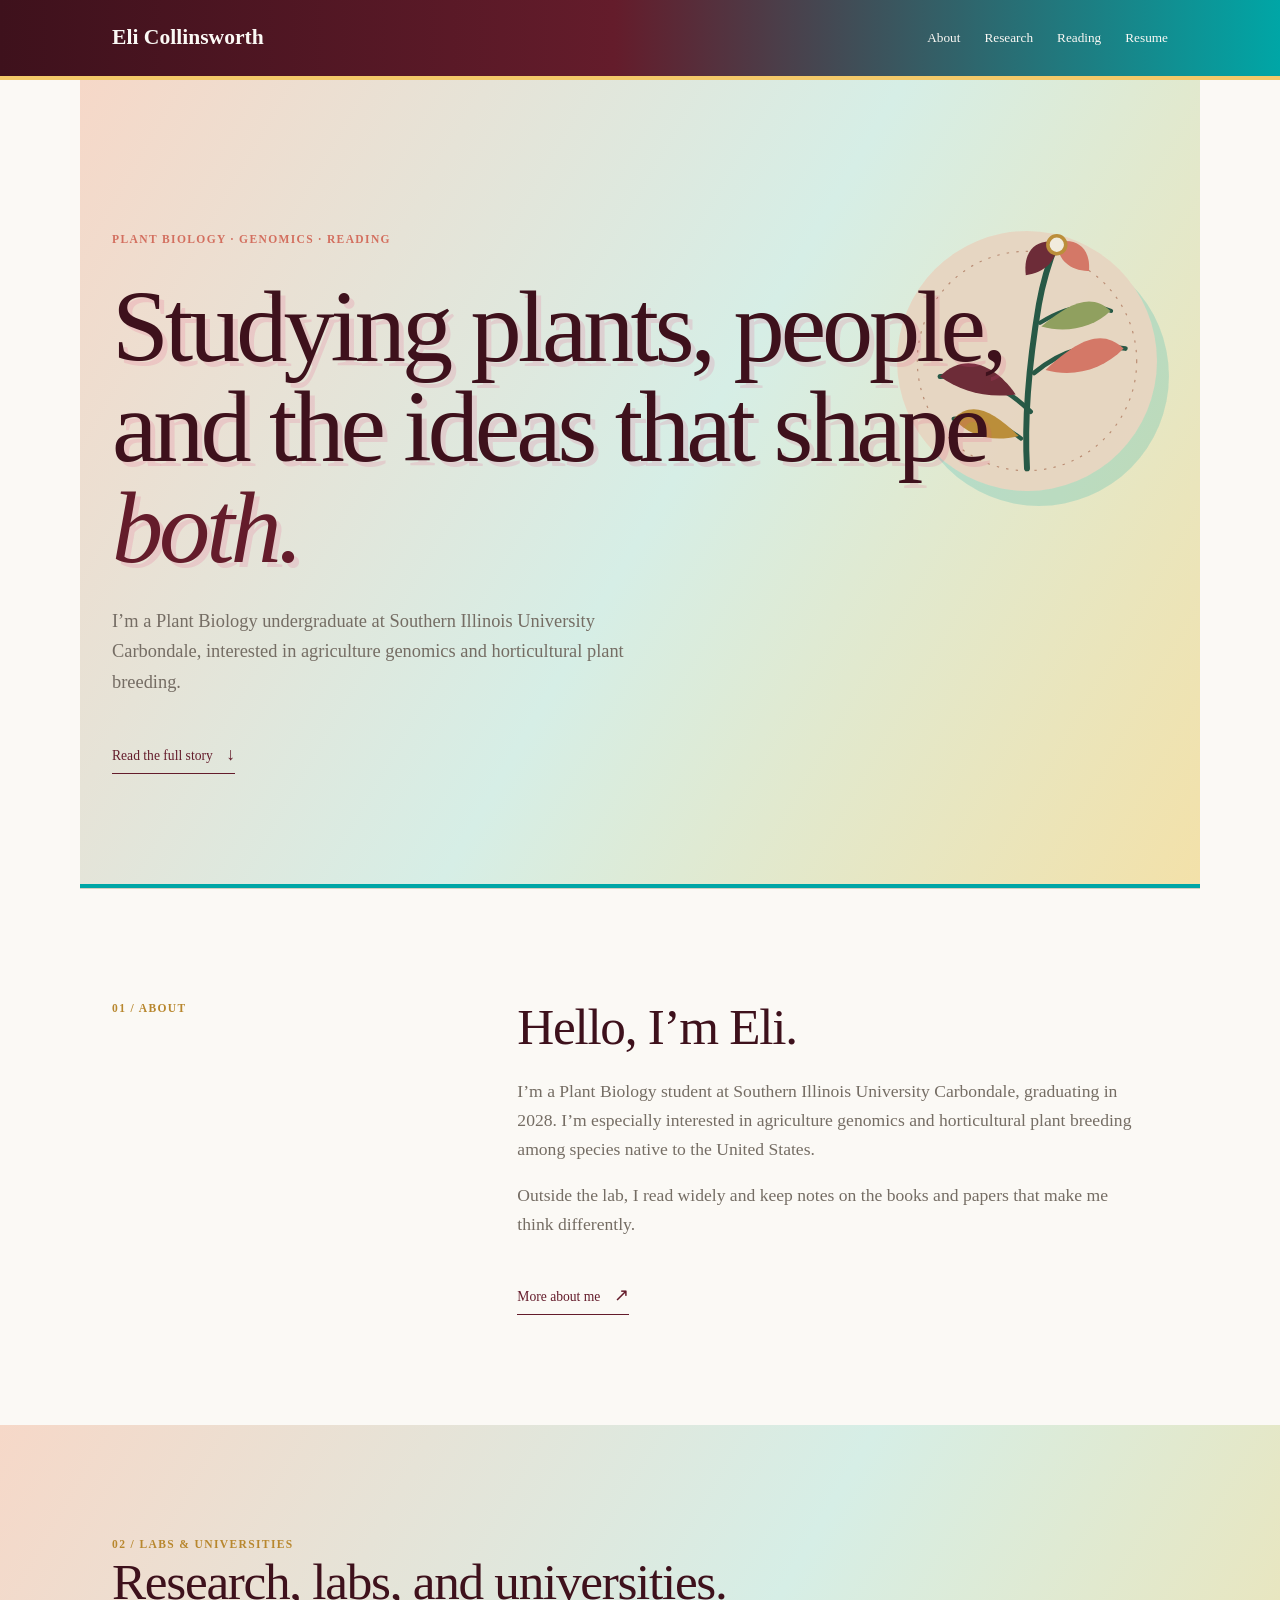
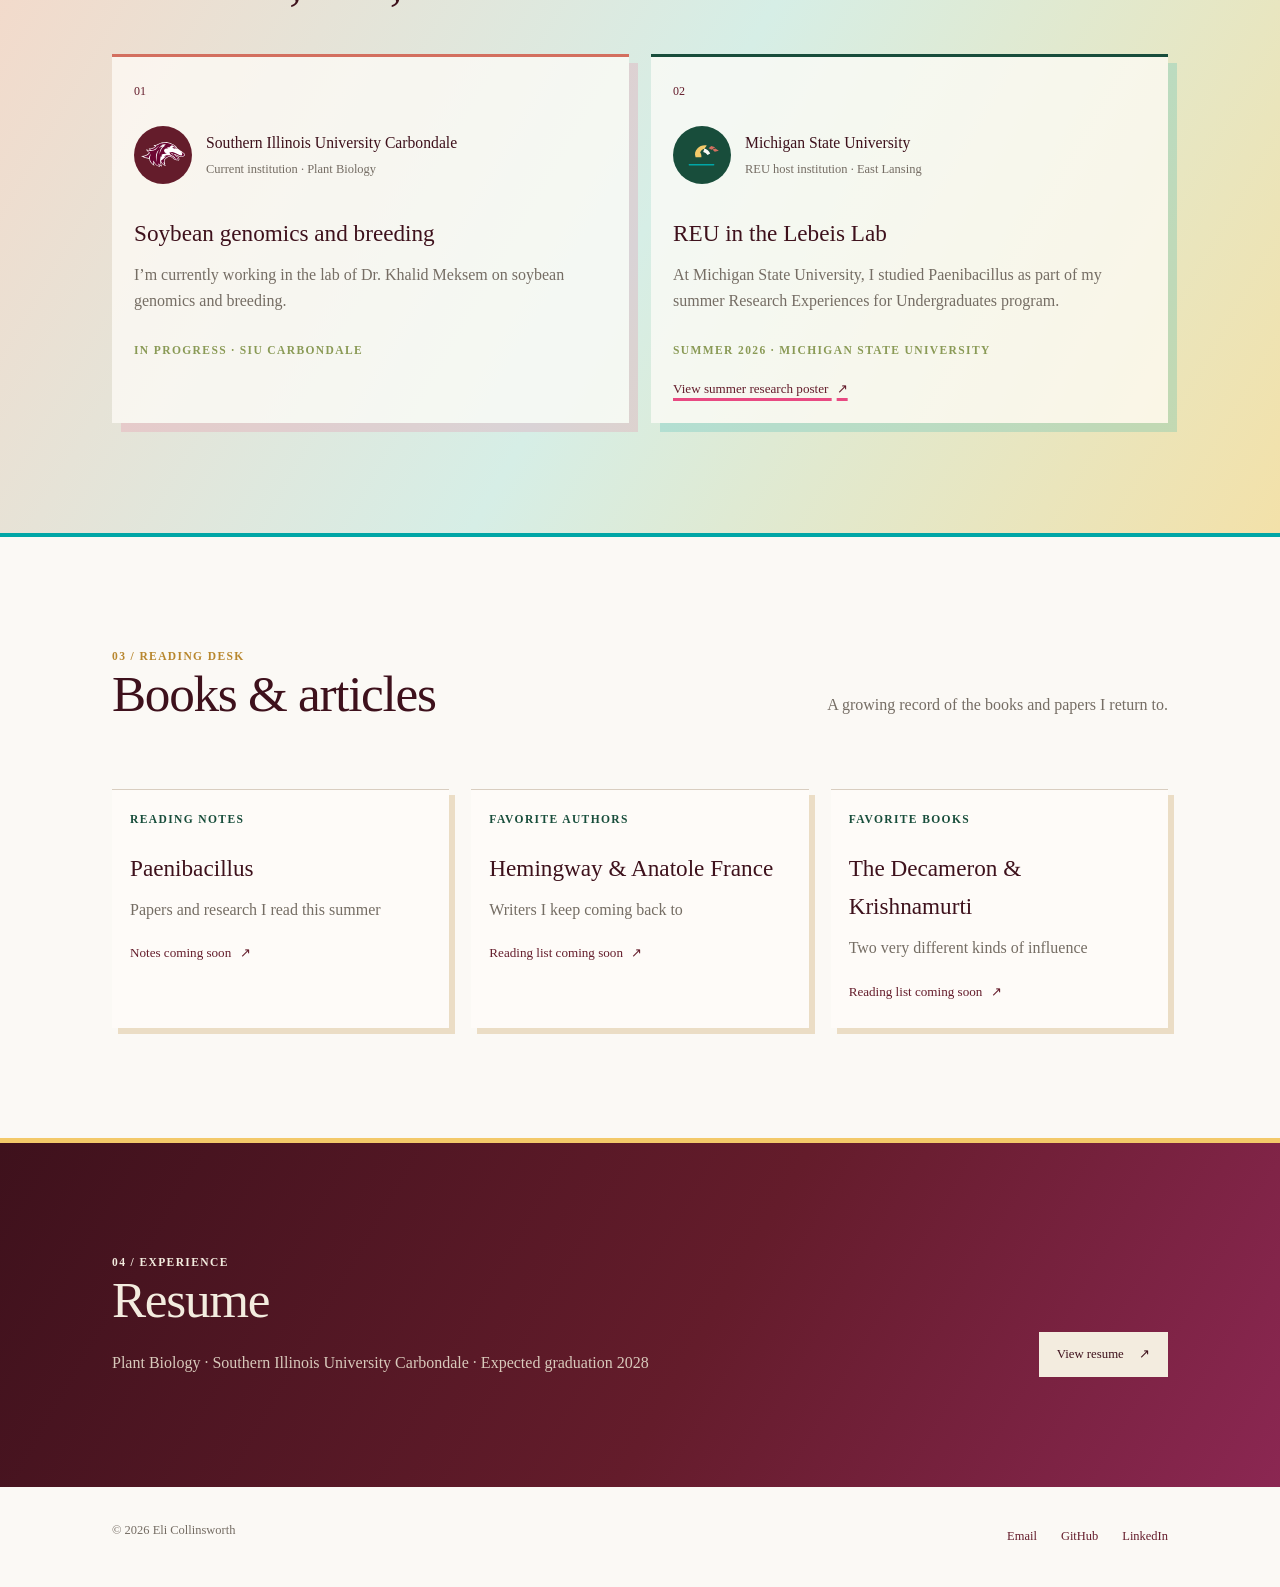
==== commit 6641401d: "Add bio page and refine research identities" ====
--- a/index.html
+++ b/index.html
@@ -5,16 +5,15 @@
     <meta name="viewport" content="width=device-width, initial-scale=1.0">
     <meta name="description" content="The personal website of Eli Collinsworth, an undergraduate student and researcher.">
     <title>Eli Collinsworth | Student, Reader, Researcher</title>
-    <link rel="stylesheet" href="style.css?v=research-merge">
+    <link rel="stylesheet" href="style.css?v=bio-motion">
 </head>
 <body>
     <header class="site-header">
         <nav class="nav container" aria-label="Main navigation">
             <a class="wordmark" href="#top">Eli Collinsworth</a>
             <div class="nav-links">
-                <a href="#about">About</a>
+                <a href="about.html">About</a>
                 <a href="#research">Research</a>
-                <a href="#journey">Journey</a>
                 <a href="#reading">Reading</a>
                 <a href="#resume">Resume</a>
             </div>
@@ -26,7 +25,7 @@
             <p class="kicker">Plant Biology · Genomics · Reading</p>
             <h1>Studying plants, people, and the ideas that shape <em>both.</em></h1>
             <p class="hero-copy">I’m a Plant Biology undergraduate at Southern Illinois University Carbondale, interested in agriculture genomics and horticultural plant breeding.</p>
-            <a class="text-link" href="#about">Explore the site <span aria-hidden="true">↓</span></a>
+            <a class="text-link" href="about.html">Read the full story <span aria-hidden="true">↓</span></a>
             <img class="hero-botanical" src="botanical.svg" alt="Abstract botanical illustration">
         </section>
 
@@ -34,18 +33,9 @@
             <p class="section-label">01 / About</p>
             <div>
                 <h2>Hello, I’m Eli.</h2>
-                <p>I’m a Plant Biology student at Southern Illinois University Carbondale, graduating in 2028. My hometown is Owingsville, Kentucky. I’m especially interested in agriculture genomics and horticultural plant breeding among species native to the United States.</p>
+                <p>I’m a Plant Biology student at Southern Illinois University Carbondale, graduating in 2028. I’m especially interested in agriculture genomics and horticultural plant breeding among species native to the United States.</p>
                 <p>Outside the lab, I read widely and keep notes on the books and papers that make me think differently.</p>
-            </div>
-        </section>
-
-        <section id="journey" class="section journey-section">
-            <div class="container">
-                <p class="section-label">01 / Where I’m from</p>
-                <div class="journey-heading">
-                    <h2>Kentucky → South Dakota → Kentucky → Illinois</h2>
-                </div>
-                <img class="journey-map" src="journey.svg" alt="A route connecting Kentucky, South Dakota, Kentucky, and Illinois">
+                <a class="text-link" href="about.html">More about me <span aria-hidden="true">↗</span></a>
             </div>
         </section>
 
@@ -63,12 +53,11 @@
                         <h3>Soybean genomics and breeding</h3>
                         <p>I’m currently working in the lab of Dr. Khalid Meksem on soybean genomics and breeding.</p>
                         <span class="project-meta">In progress · SIU Carbondale</span>
-                        <a class="project-link" href="poster.pdf">View summer research poster <span aria-hidden="true">↗</span></a>
                     </article>
                     <article class="project">
                         <span class="project-number">02</span>
                         <div class="project-affiliation">
-                            <span class="project-mark spartan-mark"><img src="spartan-mark.svg" alt="Michigan State University Spartan logo"></span>
+                            <span class="project-mark spartan-mark"><img src="spartan-helmet.svg" alt="Michigan State University Spartan helmet logo"></span>
                             <span><strong>Michigan State University</strong><small>REU host institution · East Lansing</small></span>
                         </div>
                         <h3>REU in the Lebeis Lab</h3>
--- a/style.css
+++ b/style.css
@@ -123,7 +123,7 @@
 }
 
 .hero-botanical {
-    animation: float-gently 8s ease-in-out infinite;
+    animation: botanical-sweep 10s ease-in-out infinite;
     filter: drop-shadow(12px 15px 0 rgba(0, 166, 166, 0.2));
     max-width: 310px;
     opacity: 0.92;
@@ -131,6 +131,63 @@
     right: 18px;
     top: 126px;
     width: 34vw;
+}
+
+.bio-hero {
+    background: linear-gradient(115deg, #f6d8c8 0%, #d6eee6 48%, #f3e1a9 100%);
+    min-height: 500px;
+    overflow: hidden;
+}
+
+.bio-hero-content {
+    animation: rise-in 700ms both;
+}
+
+.bio-hero h1 {
+    margin-bottom: 24px;
+}
+
+.bio-grid {
+    border-top: 1px solid var(--line);
+    display: grid;
+    gap: 80px;
+    grid-template-columns: 1fr 2fr;
+}
+
+.bio-grid h2,
+.bio-grid div {
+    max-width: 680px;
+}
+
+.bio-grid div p {
+    color: var(--muted);
+    font-size: 1.1rem;
+}
+
+.bio-journey {
+    background: linear-gradient(135deg, #cde9e0, #f5d6dd 55%, #f7e5ac);
+}
+
+.bio-journey h2 {
+    margin-bottom: 0;
+}
+
+.place-list {
+    border-top: 1px solid rgba(62, 17, 28, 0.3);
+    display: grid;
+    gap: 18px;
+    grid-template-columns: repeat(4, 1fr);
+    margin-top: 28px;
+    padding-top: 18px;
+}
+
+.place-list span {
+    color: var(--deep-maroon);
+    font-size: 0.95rem;
+}
+
+.bio-closing {
+    border-top: 0;
 }
 
 .kicker,
@@ -587,6 +644,21 @@
     }
 }
 
+@keyframes botanical-sweep {
+    0%, 100% {
+        transform: translate3d(0, 0, 0) rotate(-4deg) scale(0.94);
+    }
+    25% {
+        transform: translate3d(-18px, -16px, 0) rotate(5deg) scale(1.02);
+    }
+    50% {
+        transform: translate3d(12px, -30px, 0) rotate(-2deg) scale(1.08);
+    }
+    75% {
+        transform: translate3d(28px, -8px, 0) rotate(7deg) scale(0.98);
+    }
+}
+
 @media (prefers-reduced-motion: reduce) {
     *,
     *::before,
@@ -652,6 +724,12 @@
         justify-content: center;
     }
 
+    .bio-grid,
+    .place-list {
+        gap: 42px;
+        grid-template-columns: 1fr;
+    }
+
     .affiliation-grid {
         grid-template-columns: 1fr;
     }
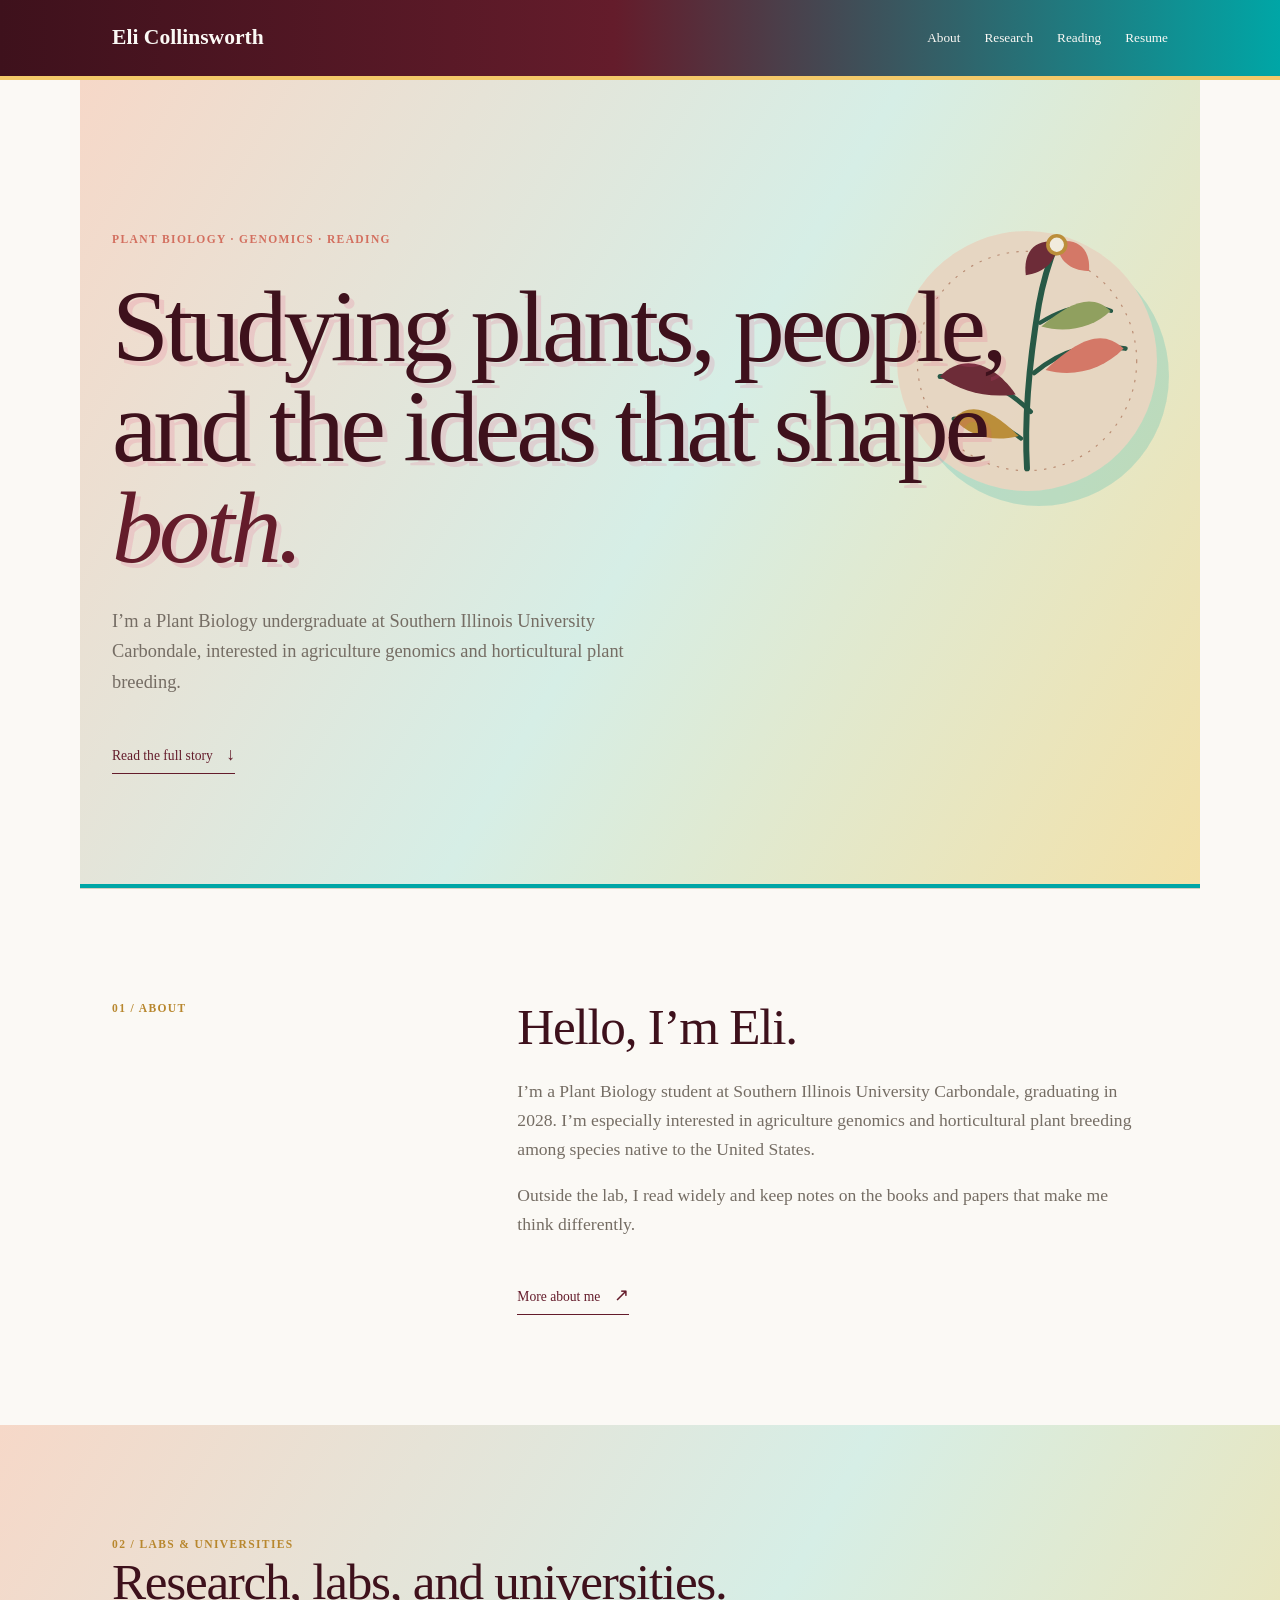
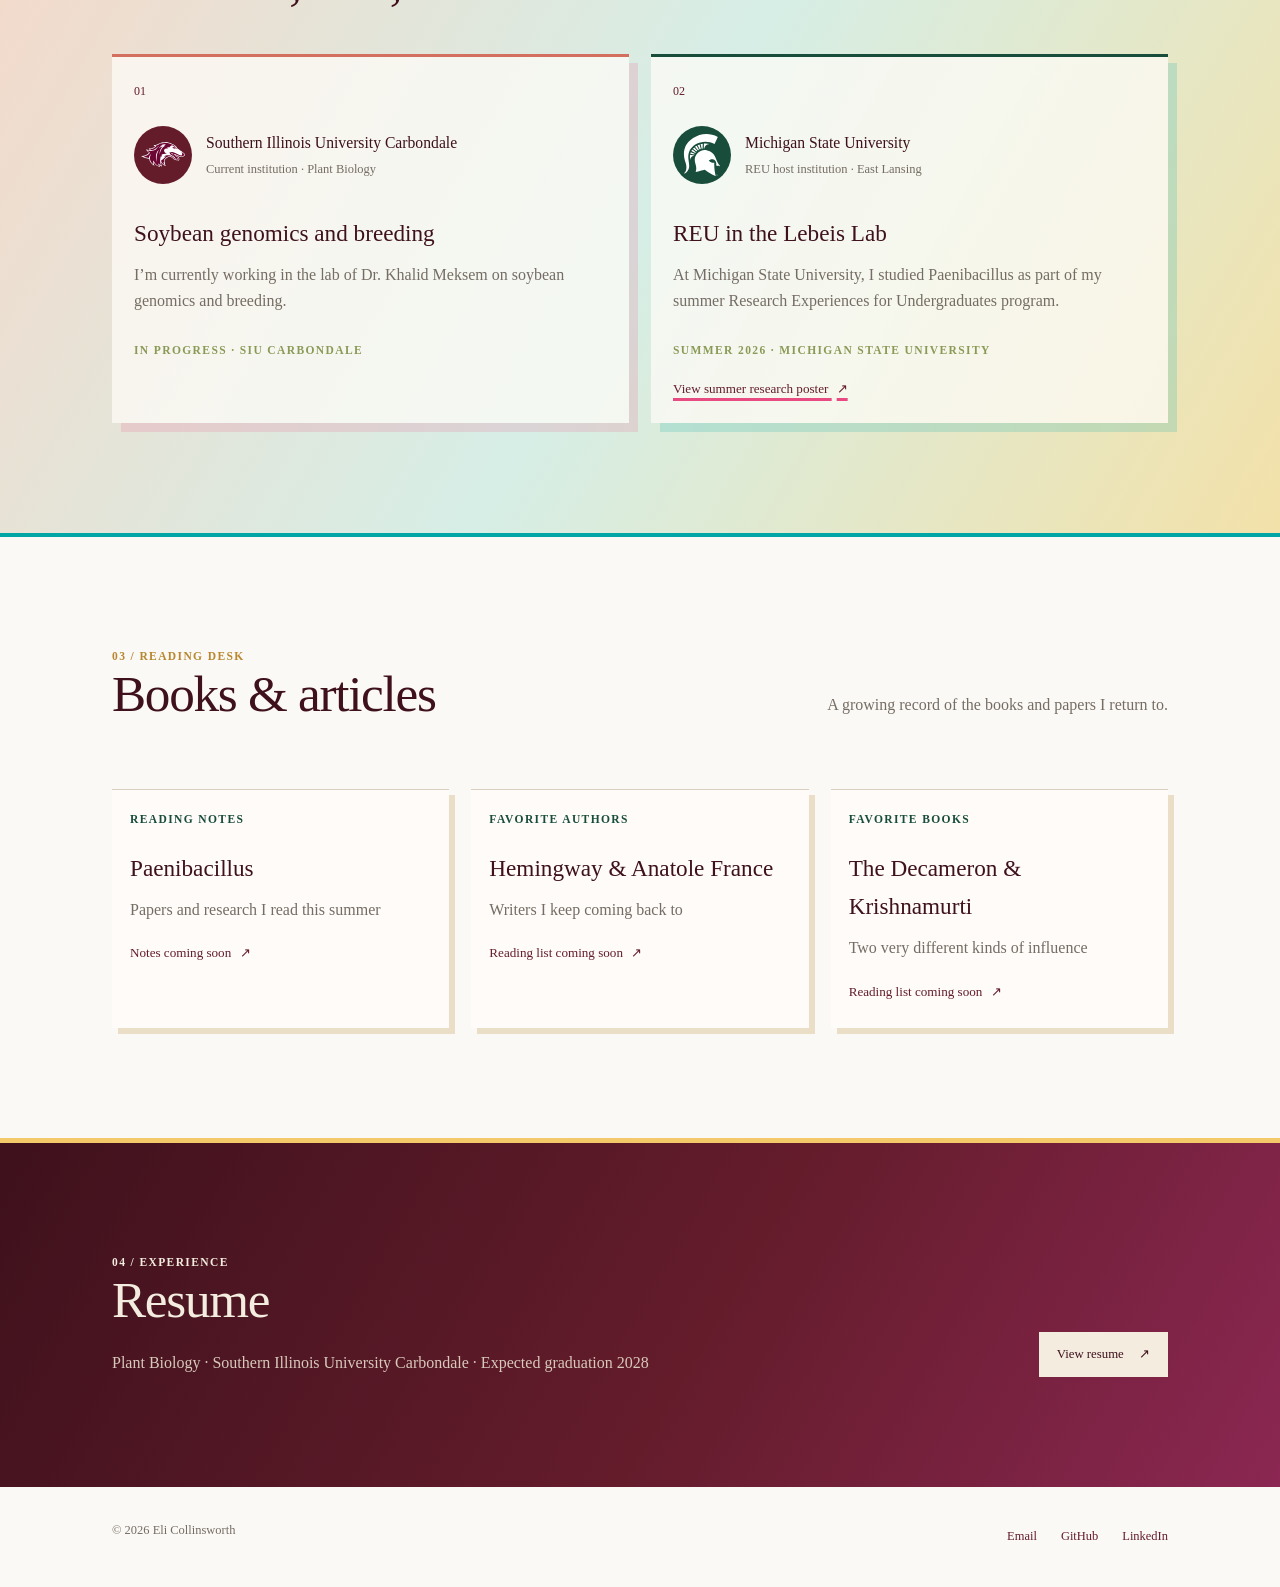
==== commit 9831450e: "Add scroll-triggered animations" ====
--- a/index.html
+++ b/index.html
@@ -117,5 +117,6 @@
             <a href="https://www.linkedin.com/in/eli-collinsworth-a28493210/">LinkedIn</a>
         </div>
     </footer>
+    <script src="scroll-animations.js?v=scroll-1"></script>
 </body>
 </html>
--- a/style.css
+++ b/style.css
@@ -140,7 +140,7 @@
 }
 
 .bio-hero-content {
-    animation: rise-in 700ms both;
+    position: relative;
 }
 
 .bio-hero h1 {
@@ -430,7 +430,6 @@
 }
 
 .project {
-    animation: rise-in 650ms both;
     border-top: 3px solid var(--coral);
     background: rgba(255, 253, 249, 0.72);
     box-shadow: 9px 9px 0 rgba(232, 74, 130, 0.16);
@@ -547,7 +546,6 @@
 }
 
 .reading-item {
-    animation: rise-in 650ms both;
     background: rgba(255, 253, 249, 0.7);
     border-top: 1px solid var(--line);
     box-shadow: 6px 6px 0 rgba(184, 135, 46, 0.24);
@@ -622,6 +620,17 @@
     font-size: 0.78rem;
     justify-content: space-between;
     min-height: 100px;
+}
+
+.scroll-reveal {
+    opacity: 0;
+    transform: translateY(34px);
+    transition: opacity 760ms ease var(--reveal-delay, 0ms), transform 760ms cubic-bezier(0.2, 0.75, 0.25, 1) var(--reveal-delay, 0ms);
+}
+
+.scroll-reveal.is-visible {
+    opacity: 1;
+    transform: translateY(0);
 }
 
 @keyframes rise-in {
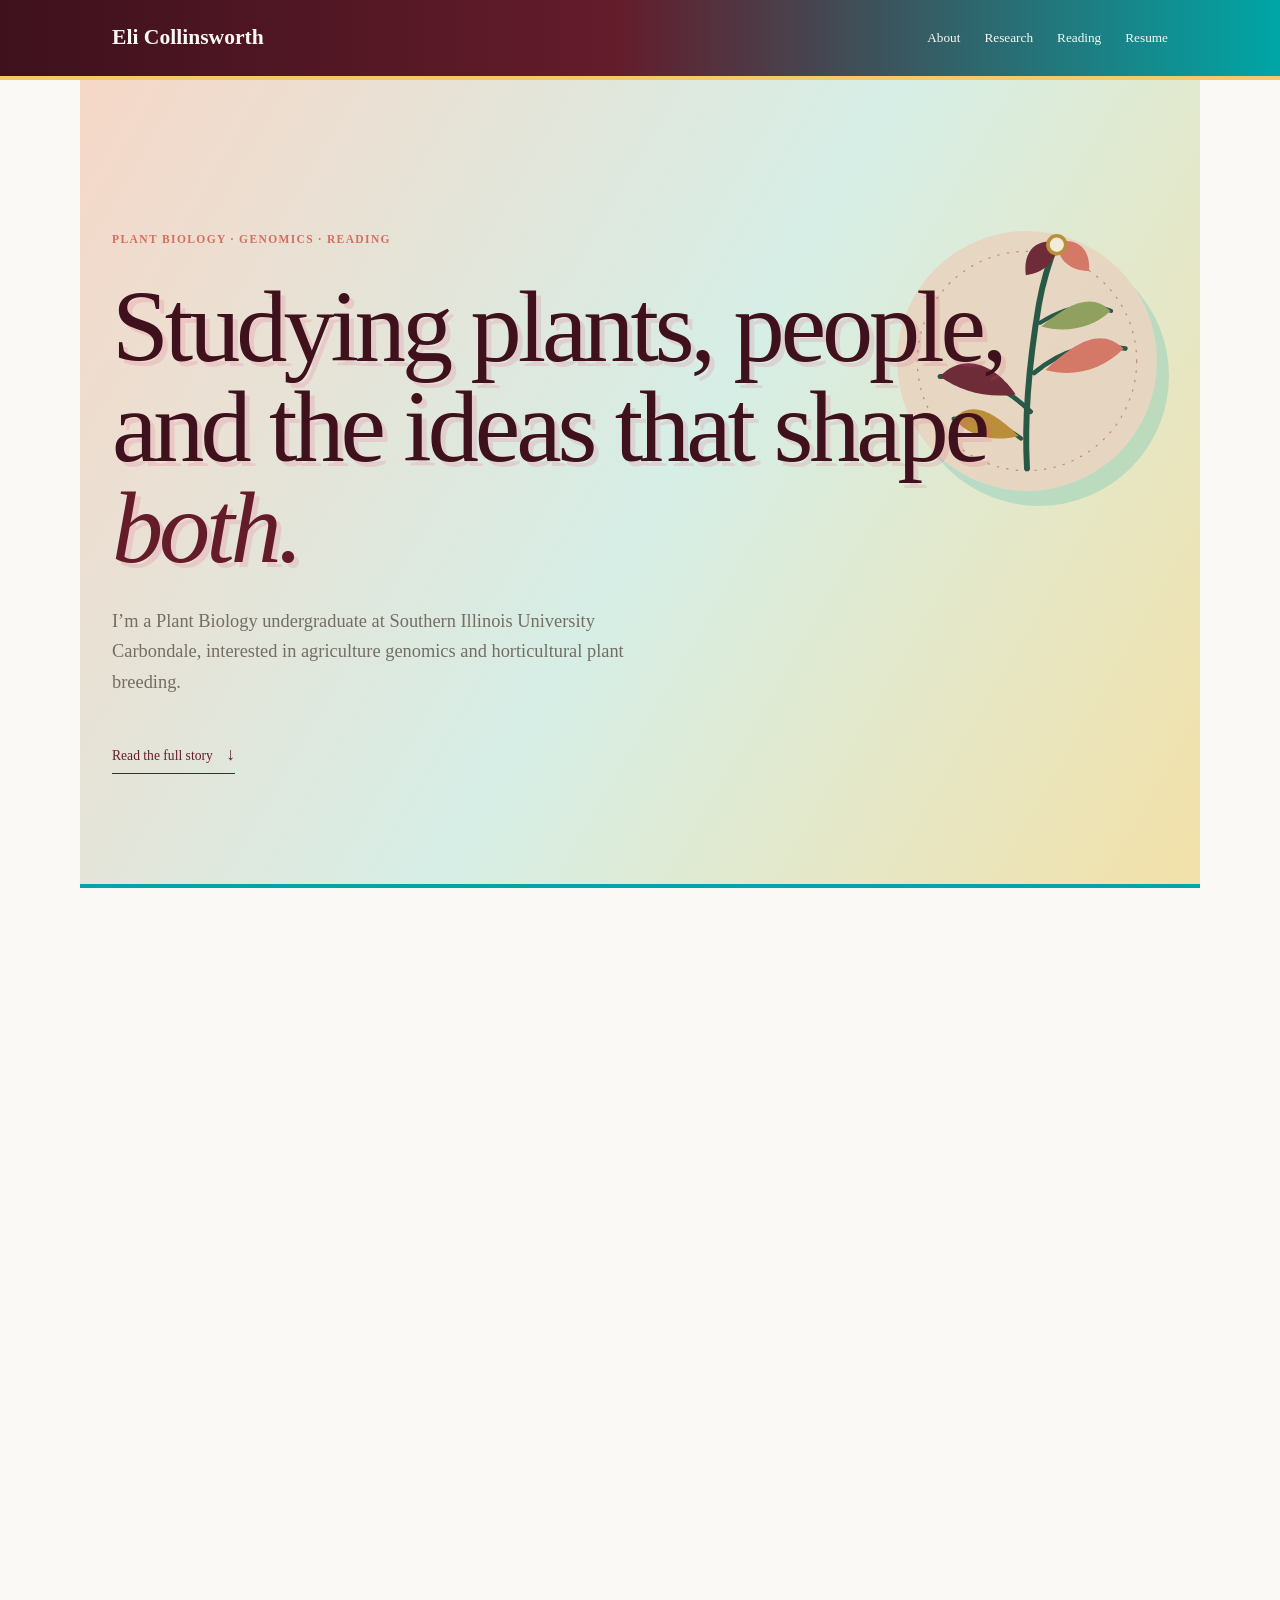
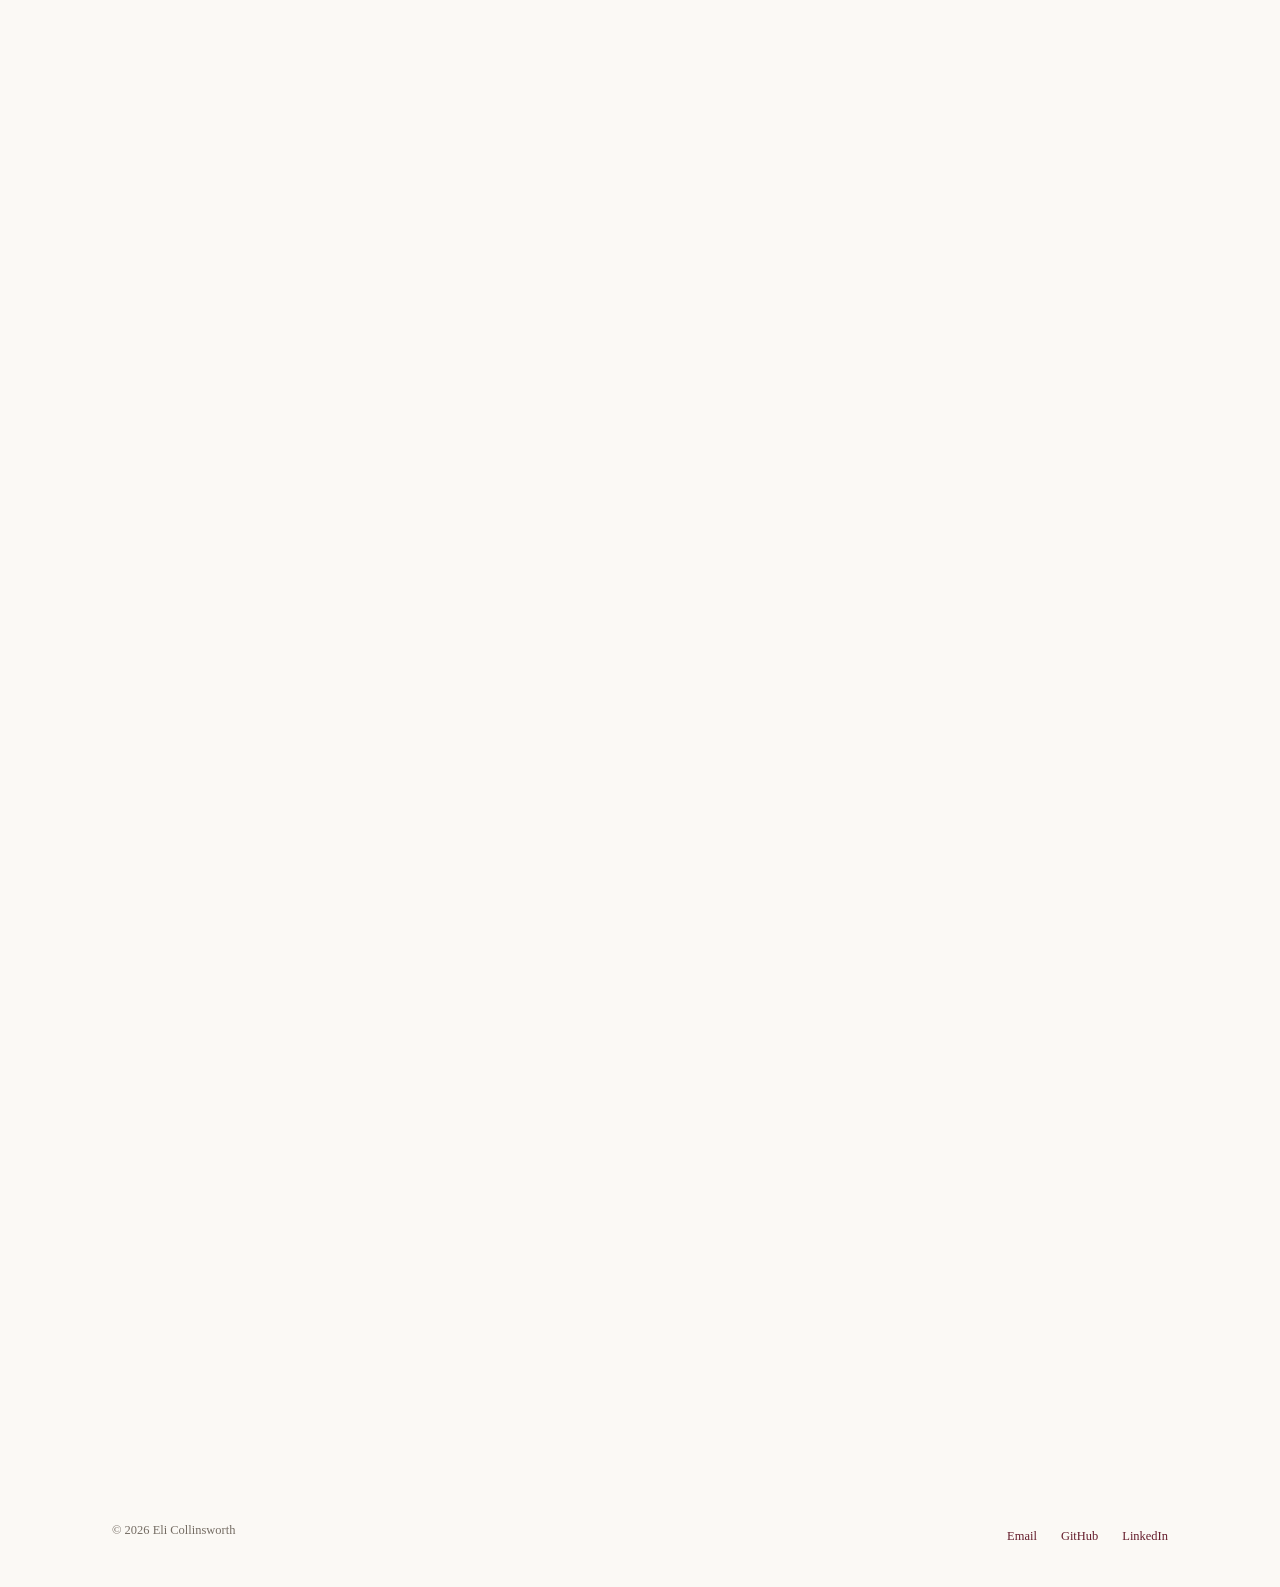
==== commit a6c2ba54: "Add clean home URL" ====
--- a/index.html
+++ b/index.html
@@ -2,121 +2,11 @@
 <html lang="en">
 <head>
     <meta charset="UTF-8">
-    <meta name="viewport" content="width=device-width, initial-scale=1.0">
-    <meta name="description" content="The personal website of Eli Collinsworth, an undergraduate student and researcher.">
-    <title>Eli Collinsworth | Student, Reader, Researcher</title>
-    <link rel="stylesheet" href="style.css?v=bio-motion">
+    <meta http-equiv="refresh" content="0; url=home/">
+    <link rel="canonical" href="home/">
+    <title>Home | Eli Collinsworth</title>
 </head>
 <body>
-    <header class="site-header">
-        <nav class="nav container" aria-label="Main navigation">
-            <a class="wordmark" href="#top">Eli Collinsworth</a>
-            <div class="nav-links">
-                <a href="about.html">About</a>
-                <a href="#research">Research</a>
-                <a href="#reading">Reading</a>
-                <a href="#resume">Resume</a>
-            </div>
-        </nav>
-    </header>
-
-    <main id="top">
-        <section class="hero container">
-            <p class="kicker">Plant Biology · Genomics · Reading</p>
-            <h1>Studying plants, people, and the ideas that shape <em>both.</em></h1>
-            <p class="hero-copy">I’m a Plant Biology undergraduate at Southern Illinois University Carbondale, interested in agriculture genomics and horticultural plant breeding.</p>
-            <a class="text-link" href="about.html">Read the full story <span aria-hidden="true">↓</span></a>
-            <img class="hero-botanical" src="botanical.svg" alt="Abstract botanical illustration">
-        </section>
-
-        <section id="about" class="section container split-section">
-            <p class="section-label">01 / About</p>
-            <div>
-                <h2>Hello, I’m Eli.</h2>
-                <p>I’m a Plant Biology student at Southern Illinois University Carbondale, graduating in 2028. I’m especially interested in agriculture genomics and horticultural plant breeding among species native to the United States.</p>
-                <p>Outside the lab, I read widely and keep notes on the books and papers that make me think differently.</p>
-                <a class="text-link" href="about.html">More about me <span aria-hidden="true">↗</span></a>
-            </div>
-        </section>
-
-        <section id="research" class="section section-tinted">
-            <div class="container">
-                <p class="section-label">02 / Labs & universities</p>
-                <h2>Research, labs, and universities.</h2>
-                <div class="project-grid">
-                    <article class="project">
-                        <span class="project-number">01</span>
-                        <div class="project-affiliation">
-                            <span class="project-mark saluki-mark"><img src="saluki-dawg.svg" alt="Southern Illinois University Saluki logo"></span>
-                            <span><strong>Southern Illinois University Carbondale</strong><small>Current institution · Plant Biology</small></span>
-                        </div>
-                        <h3>Soybean genomics and breeding</h3>
-                        <p>I’m currently working in the lab of Dr. Khalid Meksem on soybean genomics and breeding.</p>
-                        <span class="project-meta">In progress · SIU Carbondale</span>
-                    </article>
-                    <article class="project">
-                        <span class="project-number">02</span>
-                        <div class="project-affiliation">
-                            <span class="project-mark spartan-mark"><img src="spartan-helmet.svg" alt="Michigan State University Spartan helmet logo"></span>
-                            <span><strong>Michigan State University</strong><small>REU host institution · East Lansing</small></span>
-                        </div>
-                        <h3>REU in the Lebeis Lab</h3>
-                        <p>At Michigan State University, I studied Paenibacillus as part of my summer Research Experiences for Undergraduates program.</p>
-                        <span class="project-meta">Summer 2026 · Michigan State University</span>
-                        <a class="project-link" href="poster.pdf">View summer research poster <span aria-hidden="true">↗</span></a>
-                    </article>
-                </div>
-            </div>
-        </section>
-
-        <section id="reading" class="section container">
-            <p class="section-label">03 / Reading desk</p>
-            <div class="reading-heading">
-                <h2>Books & articles</h2>
-                <p>A growing record of the books and papers I return to.</p>
-            </div>
-            <div class="reading-list">
-                <article class="reading-item">
-                    <p class="reading-type">Reading notes</p>
-                    <h3>Paenibacillus</h3>
-                    <p>Papers and research I read this summer</p>
-                    <a href="#">Notes coming soon <span aria-hidden="true">↗</span></a>
-                </article>
-                <article class="reading-item">
-                    <p class="reading-type">Favorite authors</p>
-                    <h3>Hemingway & Anatole France</h3>
-                    <p>Writers I keep coming back to</p>
-                    <a href="#">Reading list coming soon <span aria-hidden="true">↗</span></a>
-                </article>
-                <article class="reading-item">
-                    <p class="reading-type">Favorite books</p>
-                    <h3>The Decameron & Krishnamurti</h3>
-                    <p>Two very different kinds of influence</p>
-                    <a href="#">Reading list coming soon <span aria-hidden="true">↗</span></a>
-                </article>
-            </div>
-        </section>
-
-        <section id="resume" class="section resume-section">
-            <div class="container resume-content">
-                <div>
-                    <p class="section-label">04 / Experience</p>
-                    <h2>Resume</h2>
-                    <p>Plant Biology · Southern Illinois University Carbondale · Expected graduation 2028</p>
-                </div>
-                <a class="button" href="resume.pdf">View resume <span aria-hidden="true">↗</span></a>
-            </div>
-        </section>
-    </main>
-
-    <footer class="footer container">
-        <p>© 2026 Eli Collinsworth</p>
-        <div class="footer-links">
-            <a href="mailto:elimcollinsworth@gmail.com">Email</a>
-            <a href="https://github.com/yeezet">GitHub</a>
-            <a href="https://www.linkedin.com/in/eli-collinsworth-a28493210/">LinkedIn</a>
-        </div>
-    </footer>
-    <script src="scroll-animations.js?v=scroll-1"></script>
+    <p><a href="home/">Enter Eli Collinsworth's website</a></p>
 </body>
 </html>
